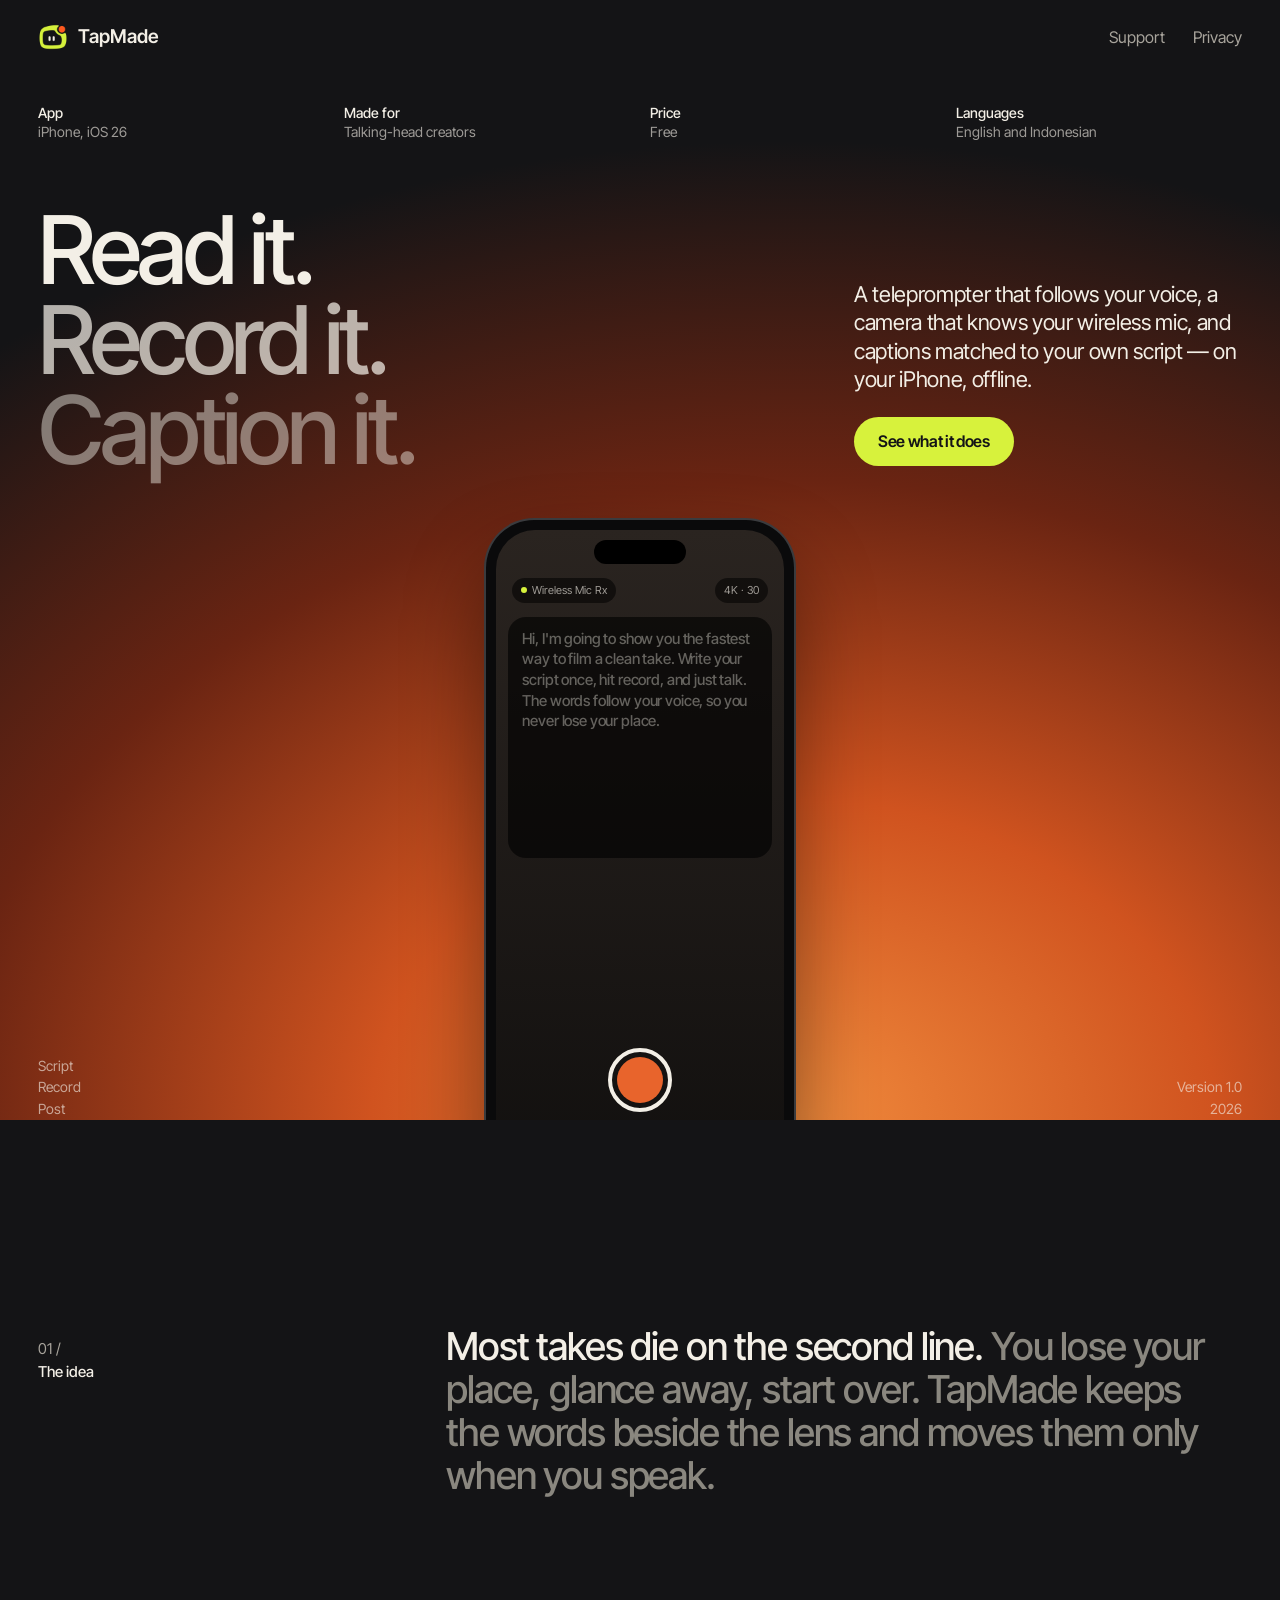
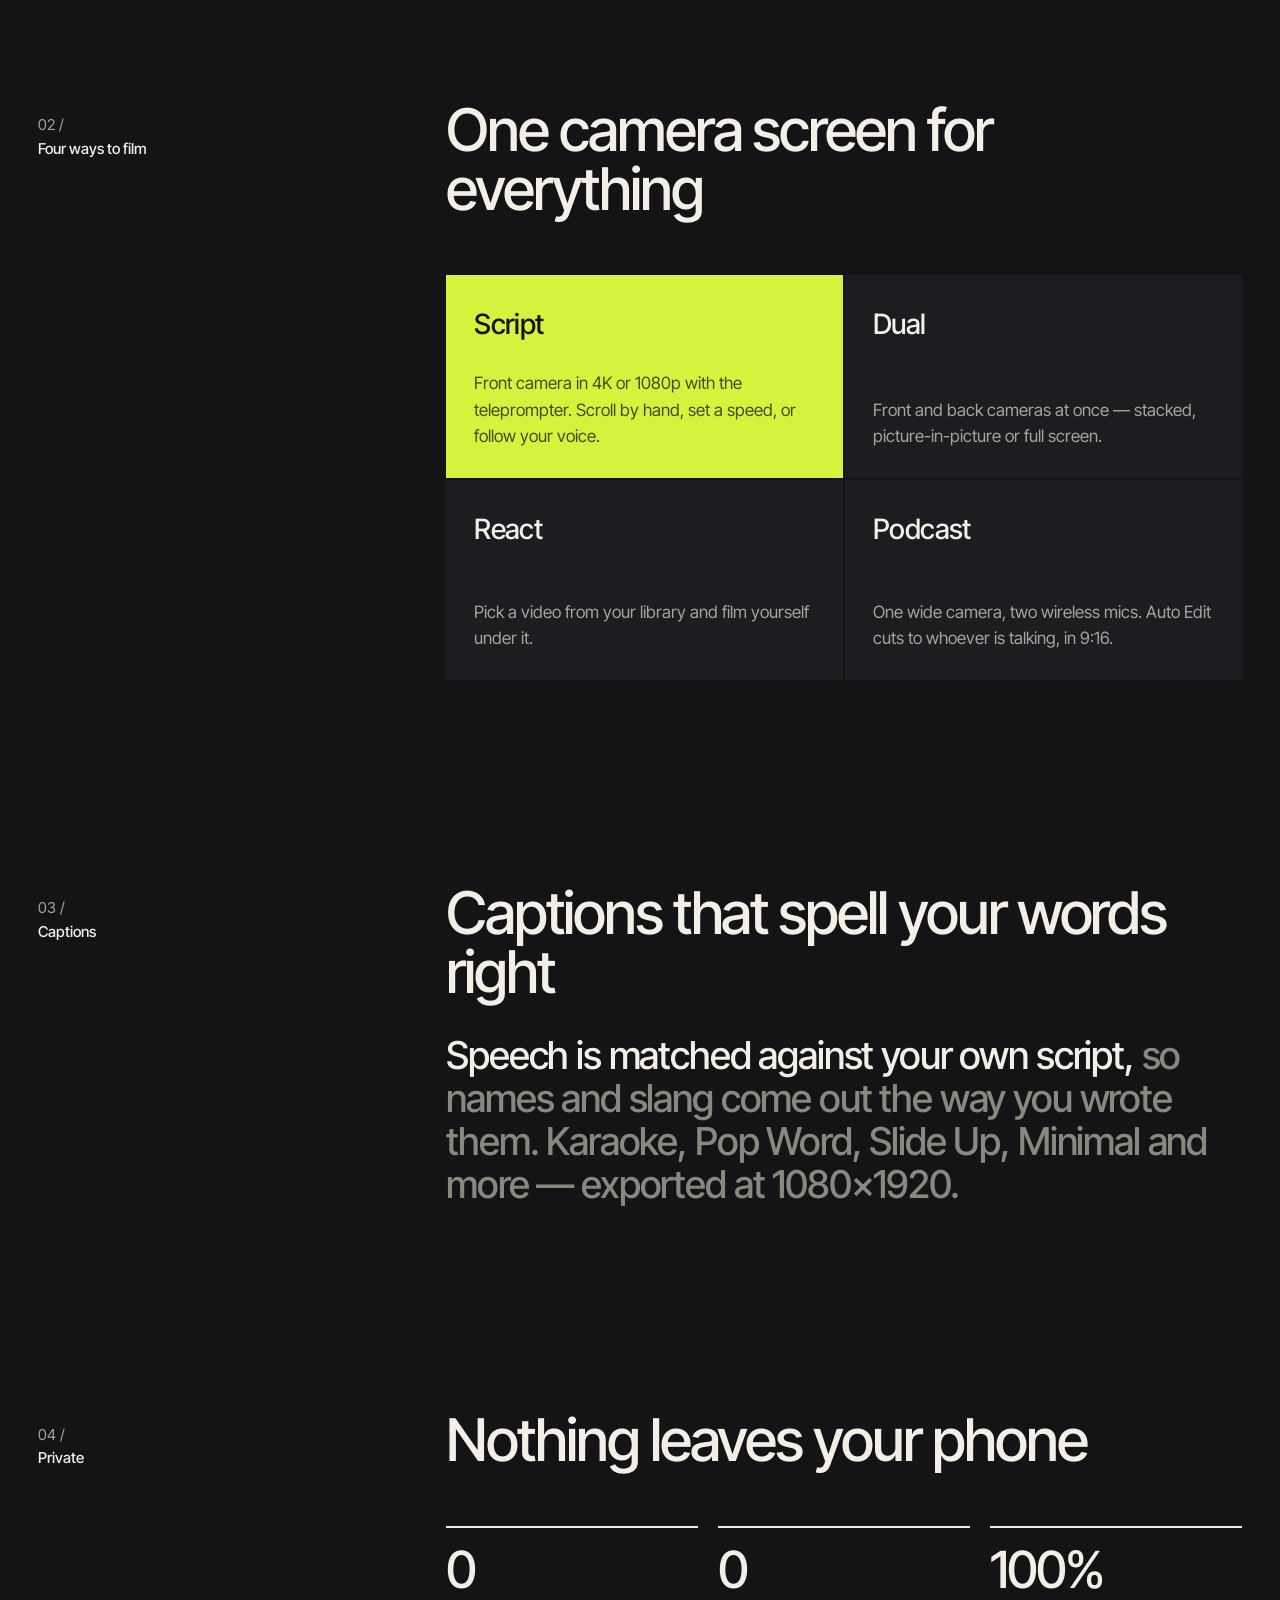
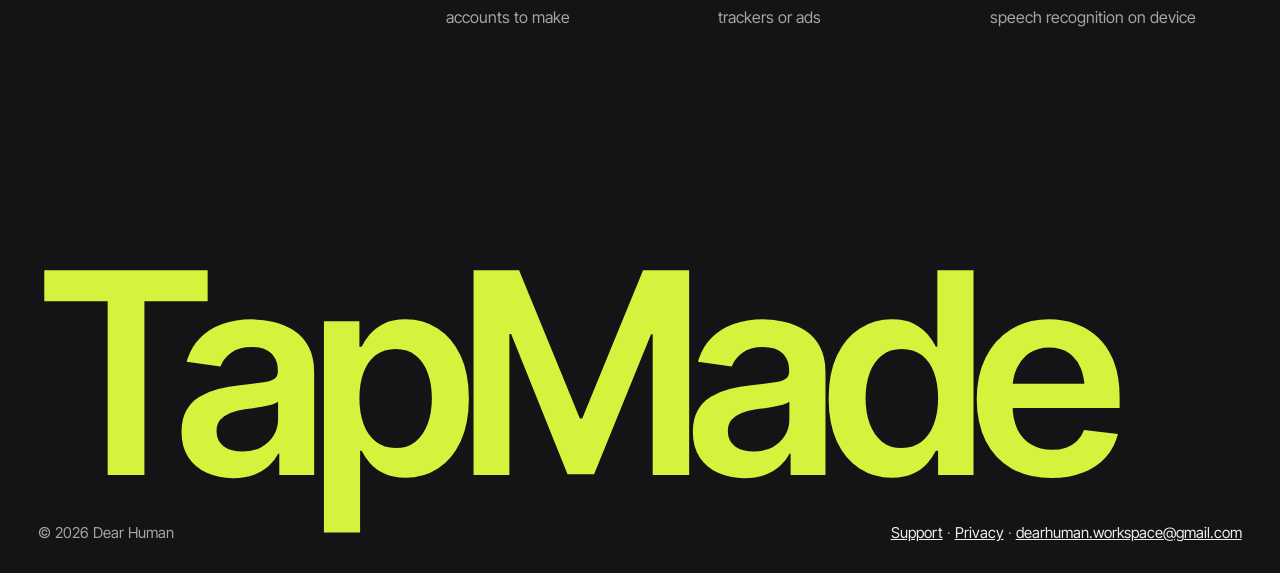
==== index.html @ d25b05dc "TapMade site: home, privacy and support pages Co-Authored-By: Claude Opus 5.5 <noreply@anthropic.com" ====
<!doctype html>
<html lang="en" class="no-js">
<head>
<meta charset="utf-8">
<meta name="viewport" content="width=device-width,initial-scale=1">
<title>TapMade — Teleprompter, record and caption on iPhone</title>
<meta name="description" content="Write your script, read it from a teleprompter that follows your voice, and add animated captions — all on your iPhone, offline.">
<link rel="icon" href="assets/logo.png">
<link rel="stylesheet" href="style.css">
</head>
<body>
<header class="bar">
  <a class="wordmark" href="./"><img src="assets/logo.png" alt="">TapMade</a>
  <nav><a href="support/">Support</a><a href="privacy/">Privacy</a></nav>
</header>

<main>
<section class="hero">
  <div class="meta rise">
    <div><b>App</b>iPhone, iOS 26</div>
    <div><b>Made for</b>Talking-head creators</div>
    <div><b>Price</b>Free</div>
    <div><b>Languages</b>English and Indonesian</div>
  </div>

  <h1 class="rise" style="--d:80ms"><span>Read it.</span><span>Record it.</span><span>Caption it.</span></h1>

  <p class="lede rise" style="--d:160ms">
    A teleprompter that follows your voice, a camera that knows your wireless mic, and captions matched to your own script — on your iPhone, offline.
    <br><a class="cta" href="#modes">See what it does</a>
  </p>

  <div class="hero-foot">
    <span class="left">Script<br>Record<br>Post</span>
    <div class="phone rise" style="--d:240ms" aria-label="TapMade recording screen. Tap the record button to watch the teleprompter follow along.">
      <div class="screen">
        <div class="island"></div>
        <div class="top"><span class="pill mic">Wireless Mic Rx</span><span class="pill">4K · 30</span></div>
        <div class="prompter" id="prompter">Hi, I'm going to show you the fastest way to film a clean take. Write your script once, hit record, and just talk. The words follow your voice, so you never lose your place.</div>
        <div class="shoot">
          <button id="rec" aria-pressed="false" aria-label="Start the teleprompter demo"><i></i></button>
          <small id="rec-label">Tap to try</small>
        </div>
      </div>
    </div>
    <span class="right">Version 1.0<br>2026</span>
  </div>
</section>

<section class="chapter" id="idea">
  <div class="side rise">01 /<b>The idea</b></div>
  <div class="body">
    <p class="tone rise" style="--d:80ms">Most takes die on the second line. <span>You lose your place, glance away, start over. TapMade keeps the words beside the lens and moves them only when you speak.</span></p>
  </div>
</section>

<section class="chapter" id="modes">
  <div class="side rise">02 /<b>Four ways to film</b></div>
  <div class="body">
    <h2 class="rise">One camera screen for everything</h2>
    <ul class="modes">
      <li class="rise"><h3>Script</h3><p>Front camera in 4K or 1080p with the teleprompter. Scroll by hand, set a speed, or follow your voice.</p></li>
      <li class="rise" style="--d:70ms"><h3>Dual</h3><p>Front and back cameras at once — stacked, picture-in-picture or full screen.</p></li>
      <li class="rise" style="--d:140ms"><h3>React</h3><p>Pick a video from your library and film yourself under it.</p></li>
      <li class="rise" style="--d:210ms"><h3>Podcast</h3><p>One wide camera, two wireless mics. Auto Edit cuts to whoever is talking, in 9:16.</p></li>
    </ul>
  </div>
</section>

<section class="chapter" id="captions">
  <div class="side rise">03 /<b>Captions</b></div>
  <div class="body">
    <h2 class="rise">Captions that spell your words right</h2>
    <p class="tone rise" style="--d:80ms;margin-top:32px">Speech is matched against your own script, <span>so names and slang come out the way you wrote them. Karaoke, Pop Word, Slide Up, Minimal and more — exported at 1080×1920.</span></p>
  </div>
</section>

<section class="chapter" id="private">
  <div class="side rise">04 /<b>Private</b></div>
  <div class="body">
    <h2 class="rise">Nothing leaves your phone</h2>
    <div class="facts">
      <div class="rise"><b>0</b><span>accounts to make</span></div>
      <div class="rise" style="--d:70ms"><b>0</b><span>trackers or ads</span></div>
      <div class="rise" style="--d:140ms"><b>100%</b><span>speech recognition on device</span></div>
    </div>
  </div>
</section>
</main>

<footer class="close">
  <p class="big">TapMade</p>
  <div class="row">
    <span>© 2026 Dear Human</span>
    <span><a href="support/">Support</a> · <a href="privacy/">Privacy</a> · <a href="mailto:dearhuman.workspace@gmail.com">dearhuman.workspace@gmail.com</a></span>
  </div>
</footer>

<script src="site.js"></script>
</body>
</html>
---- style.css ----
@import url("https://fonts.googleapis.com/css2?family=Inter+Tight:wght@400;500;600&display=swap");

:root {
  --ground: #141416;
  --ground-2: #1c1d20;
  --ink: #f3efe6;
  --ink-2: #a8a49c;
  --ink-3: #8a877f;
  --lime: #d7f23c;
  --ember: #e8642c;
  --margin: clamp(20px, 3vw, 40px);
  --ease: cubic-bezier(.23, 1, .32, 1);
}

* { box-sizing: border-box; }
html { -webkit-text-size-adjust: 100%; }
body {
  margin: 0;
  background: var(--ground);
  color: var(--ink);
  font: 400 18px/1.55 "Inter Tight", -apple-system, system-ui, sans-serif;
  -webkit-font-smoothing: antialiased;
}
a { color: inherit; }
img { display: block; max-width: 100%; }
::selection { background: var(--lime); color: var(--ground); }
:focus-visible { outline: 2px solid var(--lime); outline-offset: 3px; border-radius: 4px; }

/* Bar */
.bar {
  position: absolute; inset: 0 0 auto; z-index: 5;
  display: flex; align-items: center; justify-content: space-between;
  padding: 22px var(--margin);
}
.wordmark { display: flex; align-items: center; gap: 10px; font-weight: 600; font-size: 19px; text-decoration: none; }
.wordmark img { width: 30px; height: 30px; }
.bar nav { display: flex; gap: 28px; font-size: 16px; }
.bar nav a { text-decoration: none; color: var(--ink-2); transition: color .2s var(--ease); }
.bar nav a:hover, .bar nav a[aria-current] { color: var(--ink); }

/* Hero — warm field from the brand's ember dot, like a lit studio */
.hero {
  position: relative; overflow: hidden;
  min-height: 100svh;
  padding: 104px var(--margin) 0;
  background:
    radial-gradient(110% 95% at 62% 100%, #f08a3c 0%, #d0531f 30%, #6a2412 60%, var(--ground) 92%);
  display: grid;
  grid-template-columns: repeat(12, 1fr);
  column-gap: 20px;
  align-content: start;
}
.meta {
  grid-column: 1 / -1;
  display: grid; grid-template-columns: repeat(4, 1fr); gap: 20px;
  font-size: 14px; line-height: 1.35; color: rgba(243, 239, 230, .62);
  margin-bottom: clamp(40px, 7vh, 80px);
}
.meta b { display: block; font-weight: 500; color: var(--ink); }
.hero h1 {
  grid-column: 1 / 8;
  margin: 0;
  font-weight: 500;
  font-size: clamp(48px, 7.4vw, 124px);
  line-height: .95;
  letter-spacing: -.045em;
}
.hero h1 span { display: block; }
.hero h1 span:nth-child(2) { color: rgba(243, 239, 230, .72); }
.hero h1 span:nth-child(3) { color: rgba(243, 239, 230, .46); }
.hero .lede {
  grid-column: 9 / -1;
  align-self: end;
  margin: 0 0 .4em;
  font-size: clamp(20px, 1.7vw, 26px);
  line-height: 1.3;
  letter-spacing: -.015em;
}
.hero .lede a.cta {
  display: inline-flex; margin-top: 24px;
  padding: 14px 24px; border-radius: 999px;
  background: var(--lime); color: var(--ground);
  font-size: 16px; font-weight: 600; text-decoration: none;
  transition: transform .16s var(--ease);
}
.hero .lede a.cta:active { transform: scale(.97); }
.hero-foot {
  grid-column: 1 / -1;
  display: grid; grid-template-columns: 1fr auto 1fr; align-items: end;
  margin-top: clamp(32px, 5vh, 64px);
  font-size: 14px; color: rgba(243, 239, 230, .62);
}
.hero-foot .right { text-align: right; }

/* Phone: a real TapMade recording screen, drawn in HTML */
.phone {
  width: clamp(250px, 24vw, 340px);
  aspect-ratio: 9 / 19.2;
  margin-bottom: -18%;
  border-radius: 48px;
  padding: 10px;
  background: #0a0a0b;
  box-shadow: 0 0 0 2px #3a3b3e, 0 40px 80px rgba(0, 0, 0, .45);
}
.screen {
  position: relative; height: 100%; overflow: hidden;
  border-radius: 39px;
  background: linear-gradient(#2a2420, #12100f);
  display: flex; flex-direction: column;
}
.screen .island { width: 32%; height: 24px; margin: 10px auto 0; border-radius: 20px; background: #000; }
.screen .top { display: flex; justify-content: space-between; padding: 14px 16px 0; font-size: 11px; }
.pill { padding: 4px 9px; border-radius: 999px; background: rgba(0, 0, 0, .55); }
.pill.mic::before { content: ""; display: inline-block; width: 6px; height: 6px; margin-right: 5px; border-radius: 50%; background: var(--lime); vertical-align: 1px; }
.prompter {
  margin: 14px 12px 0; padding: 12px 14px;
  border-radius: 18px; background: rgba(0, 0, 0, .62);
  font-size: 15px; line-height: 1.38; font-weight: 500; letter-spacing: -.01em;
  height: 38%; overflow: hidden;
}
.prompter .w { color: rgba(243, 239, 230, .38); transition: color .25s var(--ease); }
.prompter .w.said { color: var(--ink); }
.prompter .w.now { color: var(--lime); }
.screen .shoot { margin-top: auto; padding: 0 0 26px; display: grid; place-items: center; }
.shoot button {
  width: 64px; height: 64px; border-radius: 50%;
  border: 4px solid var(--ink); background: transparent; padding: 5px; cursor: pointer;
}
.shoot button i { display: block; width: 100%; height: 100%; border-radius: 50%; background: var(--ember); transition: border-radius .25s var(--ease), transform .25s var(--ease); }
.shoot button[aria-pressed="true"] i { border-radius: 8px; transform: scale(.55); }
.shoot small { margin-top: 10px; font-size: 11px; color: rgba(243, 239, 230, .7); }

/* Chapters */
.chapter {
  display: grid; grid-template-columns: repeat(12, 1fr); column-gap: 20px;
  padding: clamp(120px, 16vw, 220px) var(--margin) 0;
}
.chapter:first-of-type { padding-top: clamp(180px, 22vw, 280px); }
.side { grid-column: 1 / 4; font-size: 15px; color: var(--ink-2); padding-top: 12px; }
.side b { display: block; color: var(--ink); font-weight: 500; }
.chapter .body { grid-column: 5 / -1; }
.chapter h2 {
  margin: 0;
  font-weight: 500;
  font-size: clamp(36px, 4.6vw, 76px);
  line-height: 1;
  letter-spacing: -.035em;
}
.tone { margin: 0; font-size: clamp(28px, 3vw, 46px); line-height: 1.12; letter-spacing: -.03em; font-weight: 500; }
.tone span { color: var(--ink-3); }

.modes { list-style: none; margin: 56px 0 0; padding: 0; display: grid; grid-template-columns: 1fr 1fr; gap: 2px; }
.modes li { background: var(--ground-2); padding: 28px; min-height: 200px; display: flex; flex-direction: column; }
.modes h3 { margin: 0 0 auto; font-size: 28px; font-weight: 500; letter-spacing: -.02em; }
.modes p { margin: 24px 0 0; color: var(--ink-2); font-size: 17px; }
.modes li:first-child { background: var(--lime); color: var(--ground); }
.modes li:first-child p { color: rgba(20, 20, 22, .75); }

.facts { margin: 56px 0 0; display: grid; grid-template-columns: repeat(3, 1fr); gap: 20px; }
.facts div { border-top: 2px solid var(--ink); padding-top: 16px; }
.facts b { display: block; font-size: clamp(40px, 4vw, 64px); font-weight: 500; letter-spacing: -.04em; line-height: 1; }
.facts span { display: block; margin-top: 10px; color: var(--ink-2); font-size: 16px; }

/* Footer: the name returns full width */
footer.close { padding: clamp(140px, 18vw, 240px) var(--margin) 28px; }
footer.close .big {
  margin: 0; font-weight: 600; letter-spacing: -.06em; line-height: .8;
  font-size: clamp(88px, 22vw, 360px); color: var(--lime);
}
footer.close .row { display: flex; flex-wrap: wrap; justify-content: space-between; gap: 16px; margin-top: 36px; font-size: 15px; color: var(--ink-2); }
footer.close .row a { color: var(--ink); }

/* Document pages (privacy, support) */
.doc-hero { position: relative; padding: 140px var(--margin) 80px; background: radial-gradient(90% 120% at 85% 120%, #c7491f 0%, #5b1e10 45%, var(--ground) 80%); }
.doc-hero h1 { margin: 0; font-weight: 500; font-size: clamp(52px, 8vw, 128px); line-height: .95; letter-spacing: -.045em; }
.doc-hero p { margin: 24px 0 0; max-width: 34ch; font-size: clamp(20px, 1.7vw, 24px); line-height: 1.3; color: rgba(243, 239, 230, .78); }
.doc { display: grid; grid-template-columns: repeat(12, 1fr); column-gap: 20px; padding: 96px var(--margin) 0; }
.doc section { grid-column: 1 / -1; display: grid; grid-template-columns: subgrid; padding-bottom: 64px; }
.doc h2 { grid-column: 1 / 5; margin: 0 0 16px; font-size: 26px; font-weight: 500; letter-spacing: -.02em; line-height: 1.15; }
.doc .text { grid-column: 5 / 12; }
.doc .text p, .doc .text li { margin: 0 0 14px; max-width: 64ch; }
.doc .text ul { margin: 0; padding-left: 20px; }
.doc .text strong { font-weight: 600; }
.doc .text a { color: var(--lime); }

/* Entrances */
@media (prefers-reduced-motion: no-preference) {
  .rise { opacity: 0; transform: translateY(24px); transition: opacity .7s var(--ease), transform .7s var(--ease); transition-delay: var(--d, 0ms); }
  .rise.in { opacity: 1; transform: none; }
  .no-js .rise { opacity: 1; transform: none; }
}

@media (max-width: 860px) {
  .meta { grid-template-columns: 1fr 1fr; row-gap: 16px; }
  .hero h1, .hero .lede { grid-column: 1 / -1; }
  .hero .lede { margin-top: 24px; }
  .hero-foot { grid-template-columns: 1fr; justify-items: center; }
  .hero-foot .left, .hero-foot .right { display: none; }
  .phone { margin-bottom: 32px; }
  .side, .chapter .body { grid-column: 1 / -1; }
  .side { margin-bottom: 20px; padding-top: 0; }
  .modes, .facts { grid-template-columns: 1fr; }
  .doc h2, .doc .text { grid-column: 1 / -1; }
  .bar nav { gap: 18px; }
}
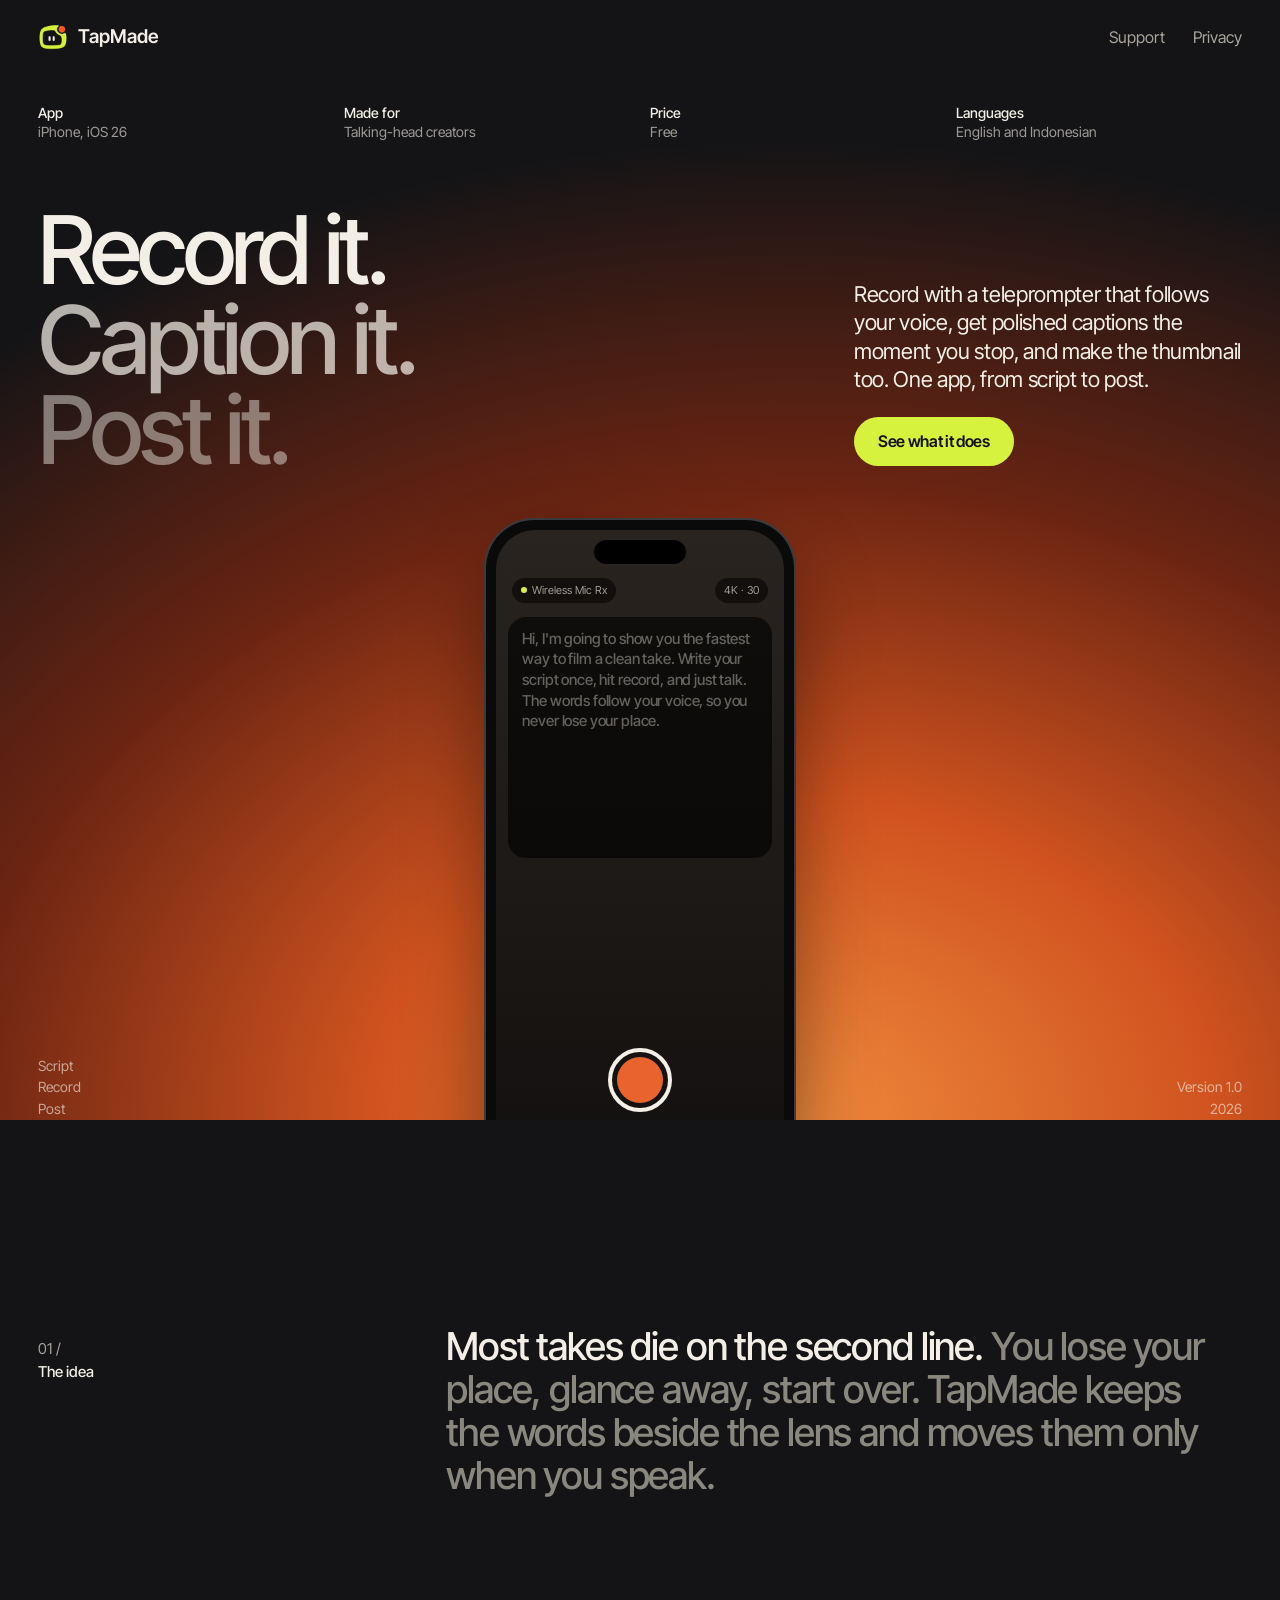
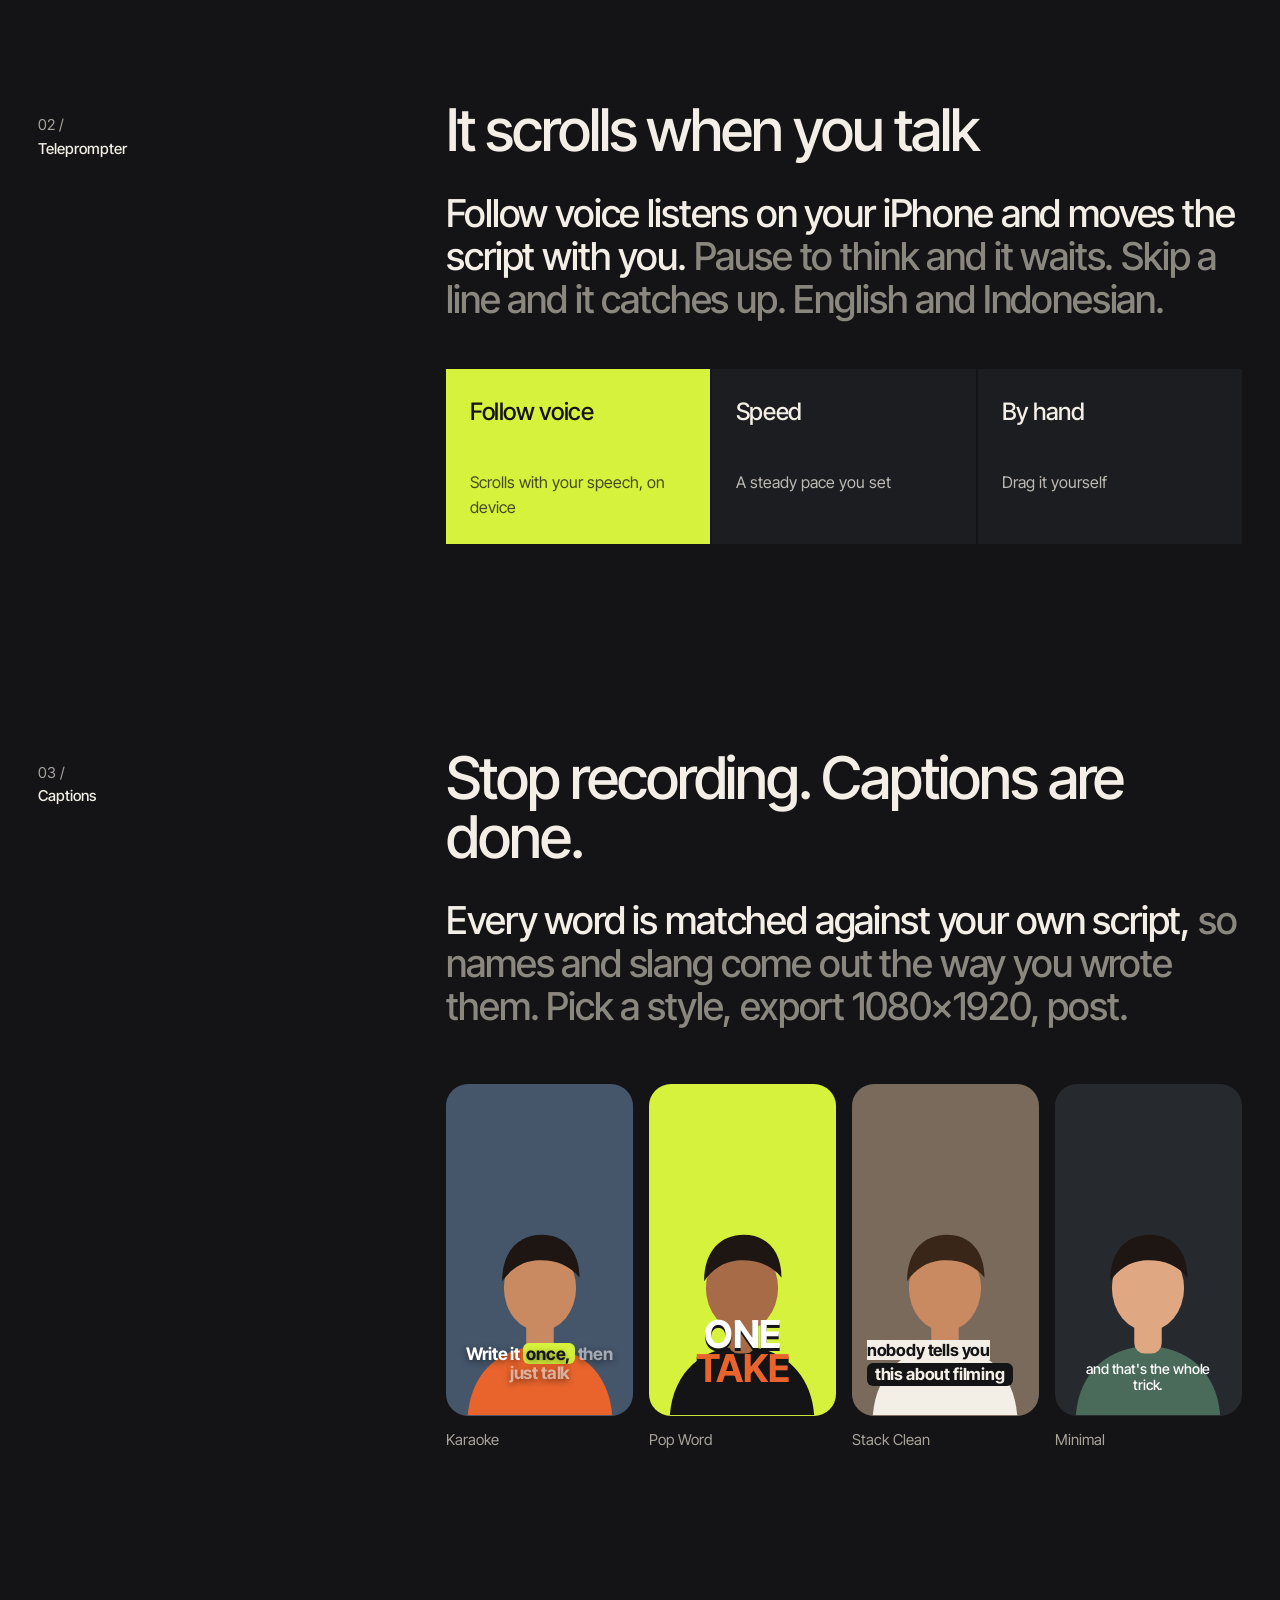
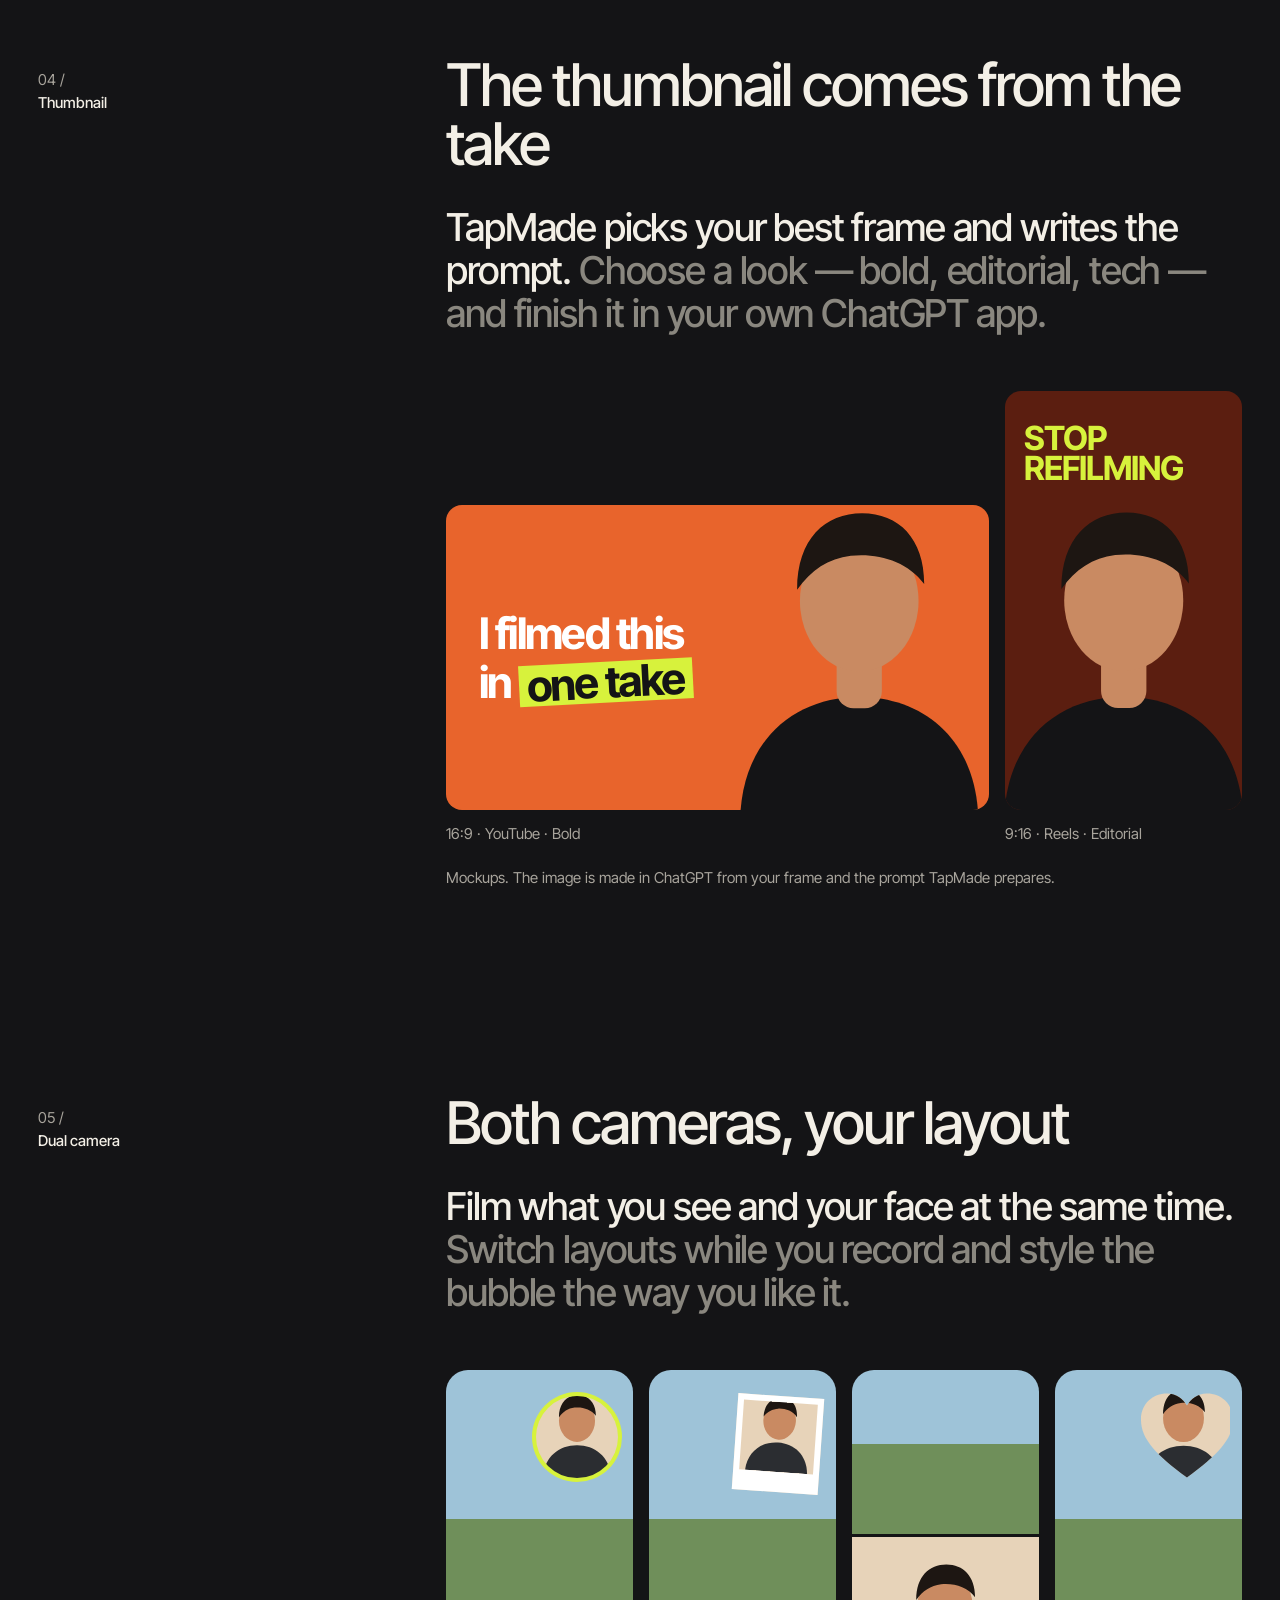
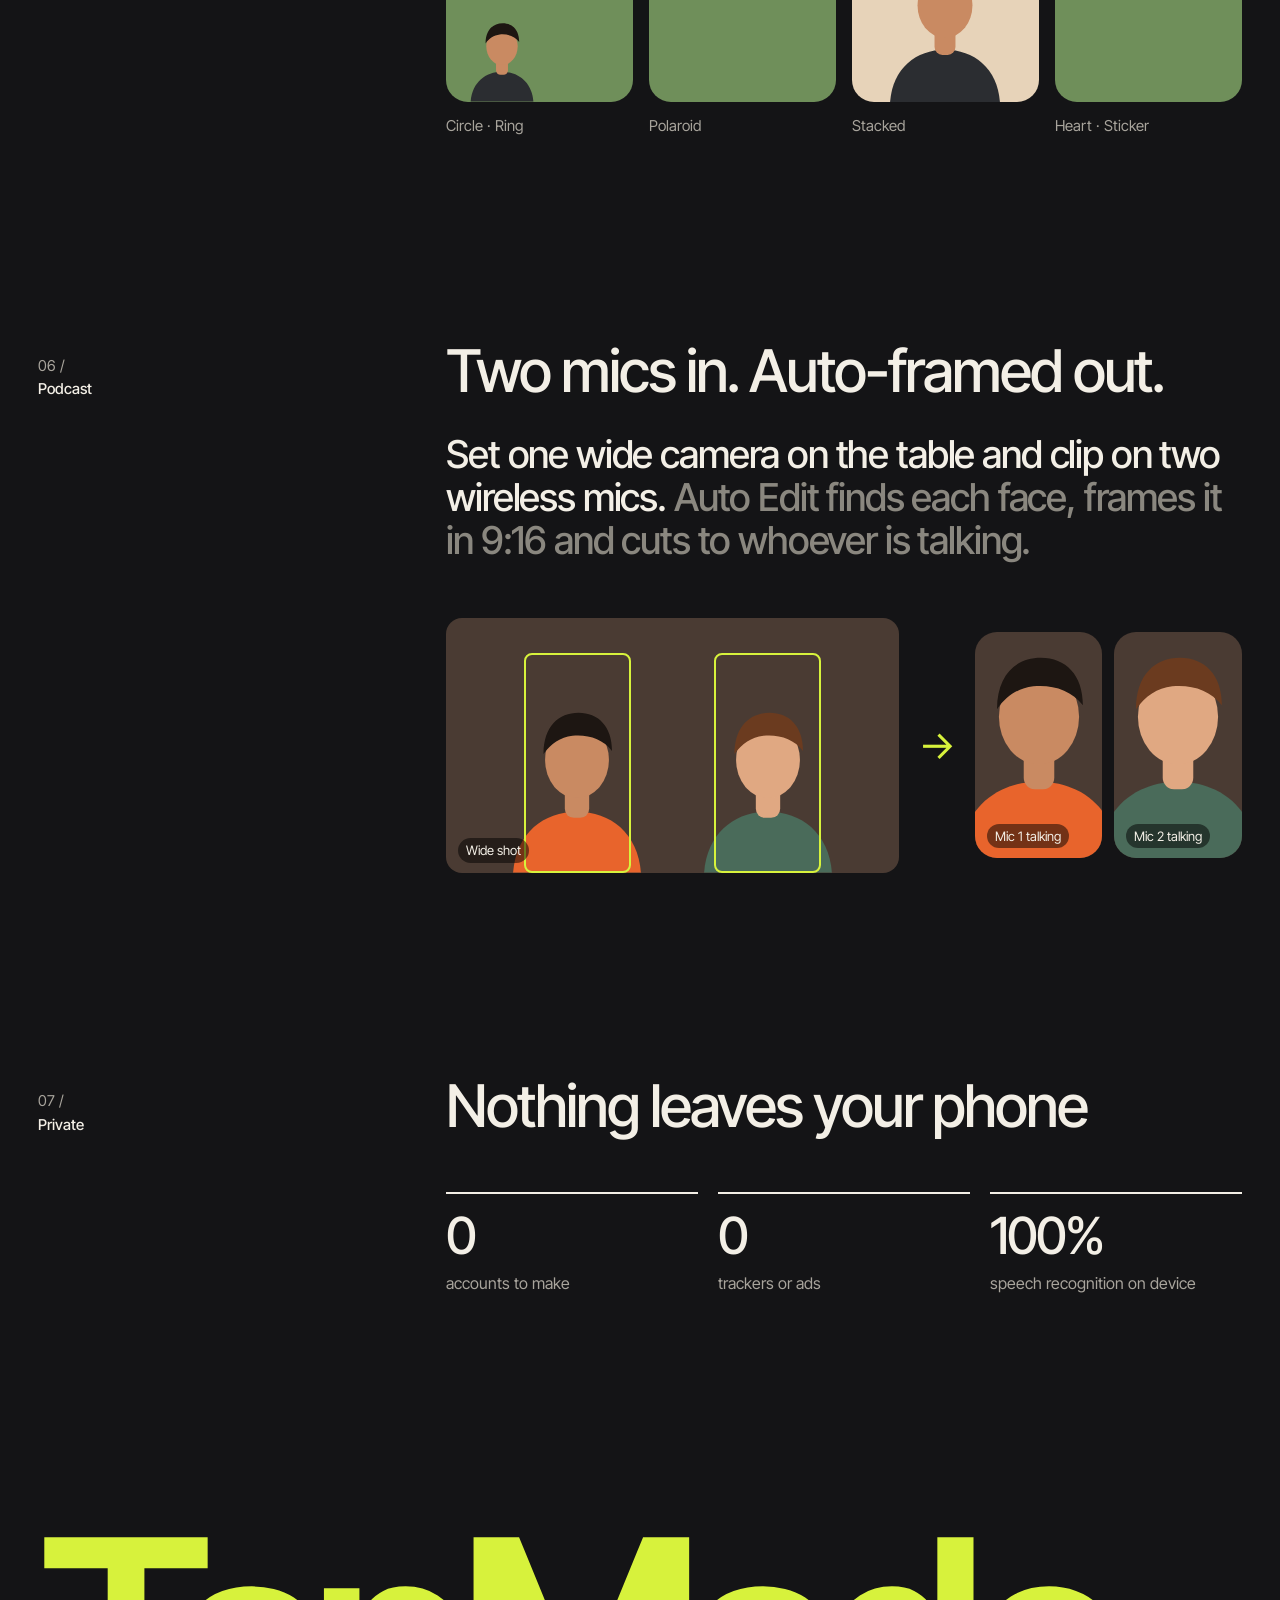
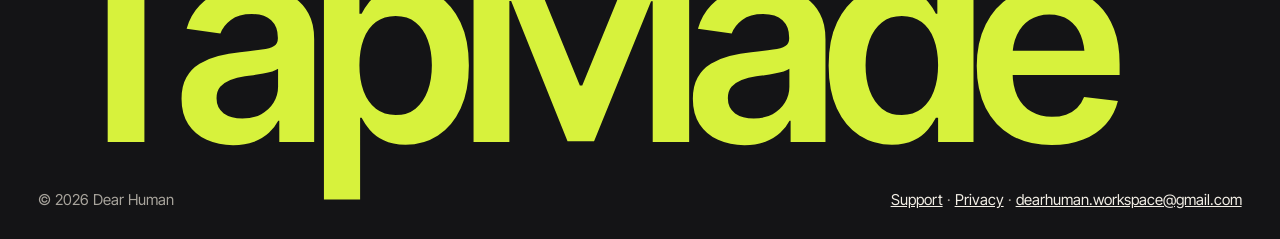
==== commit b10c4a0e: "Show captions, thumbnail, follow voice, dual camera layouts and podcast auto-framing Co-Authored-By:" ====
--- a/index.html
+++ b/index.html
@@ -14,6 +14,7 @@
   <nav><a href="support/">Support</a><a href="privacy/">Privacy</a></nav>
 </header>
 
+<svg width="0" height="0" style="position:absolute" aria-hidden="true"><symbol id="person" viewBox="0 0 100 120"><path d="M8 120c2-26 20-40 42-40s40 14 42 40z" fill="var(--shirt,#2b2d31)"/><rect x="42" y="62" width="16" height="22" rx="6" fill="var(--skin,#c98a62)"/><ellipse cx="50" cy="46" rx="21" ry="25" fill="var(--skin,#c98a62)"/><path d="M28 42c0-18 10-27 23-27s22 9 22 25c-6-8-16-11-26-10-8 1-14 5-19 12z" fill="var(--hair,#1d1612)"/></symbol></svg>
 <main>
 <section class="hero">
   <div class="meta rise">
@@ -23,11 +24,11 @@
     <div><b>Languages</b>English and Indonesian</div>
   </div>
 
-  <h1 class="rise" style="--d:80ms"><span>Read it.</span><span>Record it.</span><span>Caption it.</span></h1>
+  <h1 class="rise" style="--d:80ms"><span>Record it.</span><span>Caption it.</span><span>Post it.</span></h1>
 
   <p class="lede rise" style="--d:160ms">
-    A teleprompter that follows your voice, a camera that knows your wireless mic, and captions matched to your own script — on your iPhone, offline.
-    <br><a class="cta" href="#modes">See what it does</a>
+    Record with a teleprompter that follows your voice, get polished captions the moment you stop, and make the thumbnail too. One app, from script to post.
+    <br><a class="cta" href="#teleprompter">See what it does</a>
   </p>
 
   <div class="hero-foot">
@@ -54,15 +55,15 @@
   </div>
 </section>
 
-<section class="chapter" id="modes">
-  <div class="side rise">02 /<b>Four ways to film</b></div>
+<section class="chapter" id="teleprompter">
+  <div class="side rise">02 /<b>Teleprompter</b></div>
   <div class="body">
-    <h2 class="rise">One camera screen for everything</h2>
-    <ul class="modes">
-      <li class="rise"><h3>Script</h3><p>Front camera in 4K or 1080p with the teleprompter. Scroll by hand, set a speed, or follow your voice.</p></li>
-      <li class="rise" style="--d:70ms"><h3>Dual</h3><p>Front and back cameras at once — stacked, picture-in-picture or full screen.</p></li>
-      <li class="rise" style="--d:140ms"><h3>React</h3><p>Pick a video from your library and film yourself under it.</p></li>
-      <li class="rise" style="--d:210ms"><h3>Podcast</h3><p>One wide camera, two wireless mics. Auto Edit cuts to whoever is talking, in 9:16.</p></li>
+    <h2 class="rise">It scrolls when you talk</h2>
+    <p class="tone rise" style="--d:80ms;margin-top:32px">Follow voice listens on your iPhone and moves the script with you. <span>Pause to think and it waits. Skip a line and it catches up. English and Indonesian.</span></p>
+    <ul class="ways rise" style="--d:140ms">
+      <li><b>Follow voice</b><span>Scrolls with your speech, on device</span></li>
+      <li><b>Speed</b><span>A steady pace you set</span></li>
+      <li><b>By hand</b><span>Drag it yourself</span></li>
     </ul>
   </div>
 </section>
@@ -70,13 +71,59 @@
 <section class="chapter" id="captions">
   <div class="side rise">03 /<b>Captions</b></div>
   <div class="body">
-    <h2 class="rise">Captions that spell your words right</h2>
-    <p class="tone rise" style="--d:80ms;margin-top:32px">Speech is matched against your own script, <span>so names and slang come out the way you wrote them. Karaoke, Pop Word, Slide Up, Minimal and more — exported at 1080×1920.</span></p>
+    <h2 class="rise">Stop recording. Captions are done.</h2>
+    <p class="tone rise" style="--d:80ms;margin-top:32px">Every word is matched against your own script, <span>so names and slang come out the way you wrote them. Pick a style, export 1080×1920, post.</span></p>
+    <div class="shelf">
+      <figure class="rise"><div class="mini v1"><svg class="person" viewBox="0 0 100 120" aria-hidden="true"><use href="#person"/></svg><p class="cap karaoke"><span class="on">Write</span> <span class="on">it</span> <span class="hot">once,</span> <span>then</span> <span>just</span> <span>talk</span></p></div><figcaption>Karaoke</figcaption></figure>
+      <figure class="rise" style="--d:70ms"><div class="mini v2"><svg class="person" viewBox="0 0 100 120" aria-hidden="true"><use href="#person"/></svg><p class="cap pop">ONE<br><em>TAKE</em></p></div><figcaption>Pop Word</figcaption></figure>
+      <figure class="rise" style="--d:140ms"><div class="mini v3"><svg class="person" viewBox="0 0 100 120" aria-hidden="true"><use href="#person"/></svg><p class="cap stack">nobody tells you<br><b>this about filming</b></p></div><figcaption>Stack Clean</figcaption></figure>
+      <figure class="rise" style="--d:210ms"><div class="mini v4"><svg class="person" viewBox="0 0 100 120" aria-hidden="true"><use href="#person"/></svg><p class="cap minimal">and that's the whole trick.</p></div><figcaption>Minimal</figcaption></figure>
+    </div>
+  </div>
+</section>
+
+<section class="chapter" id="thumbnail">
+  <div class="side rise">04 /<b>Thumbnail</b></div>
+  <div class="body">
+    <h2 class="rise">The thumbnail comes from the take</h2>
+    <p class="tone rise" style="--d:80ms;margin-top:32px">TapMade picks your best frame and writes the prompt. <span>Choose a look — bold, editorial, tech — and finish it in your own ChatGPT app.</span></p>
+    <div class="thumbs">
+      <figure class="rise thumb wide"><div class="art t1"><svg class="person" viewBox="0 0 100 120" aria-hidden="true"><use href="#person"/></svg><p>I filmed this<br>in <b>one take</b></p></div><figcaption>16:9 · YouTube · Bold</figcaption></figure>
+      <figure class="rise thumb tall" style="--d:90ms"><div class="art t2"><svg class="person" viewBox="0 0 100 120" aria-hidden="true"><use href="#person"/></svg><p>STOP<br>RE&shy;FILMING</p></div><figcaption>9:16 · Reels · Editorial</figcaption></figure>
+    </div>
+    <p class="note rise">Mockups. The image is made in ChatGPT from your frame and the prompt TapMade prepares.</p>
+  </div>
+</section>
+
+<section class="chapter" id="dual">
+  <div class="side rise">05 /<b>Dual camera</b></div>
+  <div class="body">
+    <h2 class="rise">Both cameras, your layout</h2>
+    <p class="tone rise" style="--d:80ms;margin-top:32px">Film what you see and your face at the same time. <span>Switch layouts while you record and style the bubble the way you like it.</span></p>
+    <div class="shelf">
+      <figure class="rise"><div class="mini scene"><svg class="person small" viewBox="0 0 100 120" aria-hidden="true"><use href="#person"/></svg><i class="pip circle ring"></i></div><figcaption>Circle · Ring</figcaption></figure>
+      <figure class="rise" style="--d:70ms"><div class="mini scene"><i class="pip polaroid"></i></div><figcaption>Polaroid</figcaption></figure>
+      <figure class="rise" style="--d:140ms"><div class="mini stacked"><div class="half scene"></div><div class="half face"><svg class="person" viewBox="0 0 100 120" aria-hidden="true"><use href="#person"/></svg></div></div><figcaption>Stacked</figcaption></figure>
+      <figure class="rise" style="--d:210ms"><div class="mini scene"><i class="pip heart"></i></div><figcaption>Heart · Sticker</figcaption></figure>
+    </div>
+  </div>
+</section>
+
+<section class="chapter" id="podcast">
+  <div class="side rise">06 /<b>Podcast</b></div>
+  <div class="body">
+    <h2 class="rise">Two mics in. Auto-framed out.</h2>
+    <p class="tone rise" style="--d:80ms;margin-top:32px">Set one wide camera on the table and clip on two wireless mics. <span>Auto Edit finds each face, frames it in 9:16 and cuts to whoever is talking.</span></p>
+    <div class="pod rise" style="--d:140ms">
+      <div class="wide"><div class="seat a"><svg class="person" viewBox="0 0 100 120" aria-hidden="true"><use href="#person"/></svg><i class="box"></i></div><div class="seat b"><svg class="person" viewBox="0 0 100 120" aria-hidden="true"><use href="#person"/></svg><i class="box"></i></div><small>Wide shot</small></div>
+      <div class="arrow" aria-hidden="true">→</div>
+      <div class="cuts"><div class="mini sp a"><svg class="person" viewBox="0 0 100 120" aria-hidden="true"><use href="#person"/></svg><small>Mic 1 talking</small></div><div class="mini sp b"><svg class="person" viewBox="0 0 100 120" aria-hidden="true"><use href="#person"/></svg><small>Mic 2 talking</small></div></div>
+    </div>
   </div>
 </section>
 
 <section class="chapter" id="private">
-  <div class="side rise">04 /<b>Private</b></div>
+  <div class="side rise">07 /<b>Private</b></div>
   <div class="body">
     <h2 class="rise">Nothing leaves your phone</h2>
     <div class="facts">
--- a/style.css
+++ b/style.css
@@ -183,6 +183,90 @@
 .doc .text strong { font-weight: 600; }
 .doc .text a { color: var(--lime); }
 
+
+/* Feature mockups (drawn in HTML; the person is a flat figure, not a photo) */
+.ways { list-style: none; margin: 48px 0 0; padding: 0; display: grid; grid-template-columns: repeat(3, 1fr); gap: 2px; }
+.ways li { background: var(--ground-2); padding: 24px; }
+.ways li:first-child { background: var(--lime); color: var(--ground); }
+.ways b { display: block; font-size: 24px; font-weight: 500; letter-spacing: -.02em; }
+.ways span { display: block; margin-top: 40px; font-size: 16px; opacity: .75; }
+
+.shelf { margin: 56px 0 0; display: grid; grid-template-columns: repeat(4, 1fr); gap: 16px; }
+figure { margin: 0; }
+figcaption { margin-top: 12px; font-size: 15px; color: var(--ink-2); }
+.mini { position: relative; overflow: hidden; aspect-ratio: 9 / 16; border-radius: 22px; background: #3b3f46; isolation: isolate; }
+.person { position: absolute; left: 50%; bottom: 0; width: 92%; transform: translateX(-50%); z-index: -1; }
+.person.small { width: 40%; left: 30%; }
+.v1 { background: #45556a; --shirt: #e8642c; }
+.v2 { background: #d7f23c; --shirt: #141416; --skin: #a86b48; }
+.v3 { background: #7a6a5c; --shirt: #f3efe6; --hair: #3a2618; }
+.v4 { background: #26292e; --shirt: #4a6b5a; --skin: #e0a882; }
+
+.cap { position: absolute; left: 8%; right: 8%; margin: 0; text-align: center; font-weight: 700; letter-spacing: -.01em; line-height: 1.12; }
+.karaoke { bottom: 10%; font-size: clamp(15px, 1.35vw, 21px); color: rgba(255,255,255,.55); text-shadow: 0 2px 6px rgba(0,0,0,.5); }
+.karaoke .on { color: #fff; }
+.karaoke .hot { color: var(--ground); background: var(--lime); padding: 0 .2em; border-radius: 6px; }
+.pop { bottom: 9%; font-size: clamp(30px, 3vw, 46px); color: #fff; line-height: .9; text-shadow: 0 3px 0 #141416; }
+.pop em { font-style: normal; color: var(--ember); }
+.stack { bottom: 9%; text-align: left; font-size: clamp(15px, 1.3vw, 20px); }
+.stack br + b, .stack b { display: inline-block; margin-top: 4px; padding: 2px 8px; background: #141416; color: var(--ink); border-radius: 6px; }
+.stack { color: #141416; }
+.stack::first-line { background: var(--ink); }
+.minimal { bottom: 7%; font-weight: 500; font-size: clamp(13px, 1.1vw, 16px); color: #fff; }
+
+.thumbs { margin: 56px 0 0; display: grid; grid-template-columns: 2.3fr 1fr; gap: 16px; align-items: end; }
+.art { position: relative; overflow: hidden; border-radius: 16px; isolation: isolate; }
+.wide .art { aspect-ratio: 16 / 9; }
+.tall .art { aspect-ratio: 9 / 16; }
+.art .person { left: auto; right: -2%; width: 52%; transform: none; }
+.t1 { background: #e8642c; --shirt: #141416; }
+.t1 p { position: absolute; left: 6%; top: 50%; transform: translateY(-50%); margin: 0; font-size: clamp(26px, 3.4vw, 56px); line-height: .95; font-weight: 700; letter-spacing: -.04em; color: #fff; }
+.t1 p b { display: inline-block; margin-top: 8px; padding: 0 .18em; background: var(--lime); color: var(--ground); transform: rotate(-3deg); }
+.t2 { background: #5b1e10; --shirt: #141416; }
+.t2 .person { width: 120%; right: -10%; }
+.t2 p { position: absolute; left: 8%; top: 8%; margin: 0; font-size: clamp(26px, 2.6vw, 42px); line-height: .9; font-weight: 700; letter-spacing: -.03em; color: var(--lime); }
+.note { margin: 20px 0 0; font-size: 15px; color: var(--ink-2); }
+
+.scene { background:
+  linear-gradient(#9ec3d8 0 45%, #6f8f5a 45% 100%); }
+.pip { position: absolute; z-index: 1; display: block; background: #c98a62 url("data:image/svg+xml,%3Csvg xmlns='http://www.w3.org/2000/svg' viewBox='0 0 100 120'%3E%3Cpath d='M8 120c2-26 20-40 42-40s40 14 42 40z' fill='%232b2d31'/%3E%3Cellipse cx='50' cy='50' rx='22' ry='26' fill='%23c98a62'/%3E%3Cpath d='M28 46c0-18 10-27 23-27s22 9 22 25c-6-8-16-11-26-10-8 1-14 5-19 12z' fill='%231d1612'/%3E%3C/svg%3E") center bottom / 100% no-repeat; background-color: #e7d3b9; }
+.pip.circle { width: 44%; aspect-ratio: 1; right: 8%; top: 8%; border-radius: 50%; }
+.pip.ring { box-shadow: 0 0 0 4px var(--lime); }
+.pip.polaroid { width: 46%; aspect-ratio: 1 / 1.12; right: 8%; top: 8%; border: 6px solid #fff; border-bottom-width: 20px; transform: rotate(4deg); }
+.pip.heart { width: 50%; aspect-ratio: 1; right: 6%; top: 6%; clip-path: path("M50 88 C20 66 4 50 4 30 C4 14 16 4 30 4 C40 4 46 10 50 16 C54 10 60 4 70 4 C84 4 96 14 96 30 C96 50 80 66 50 88Z"); transform: scale(1); }
+.stacked { display: grid; grid-template-rows: 1fr 1fr; gap: 3px; background: #141416; }
+.stacked .half { position: relative; overflow: hidden; isolation: isolate; }
+.stacked .face { background: #e7d3b9; }
+.stacked .face .person { width: 70%; }
+
+.pod { margin: 56px 0 0; display: grid; grid-template-columns: 1.7fr auto 1fr; gap: 20px; align-items: center; }
+.pod .wide { position: relative; aspect-ratio: 16 / 9; border-radius: 16px; background: #4a3b33; display: grid; grid-template-columns: 1fr 1fr; padding: 0 8%; overflow: hidden; }
+.seat { position: relative; isolation: isolate; }
+.seat .person { width: 80%; }
+.seat.a { --shirt: #e8642c; }
+.seat.b { --shirt: #4a6b5a; --skin: #e0a882; --hair: #6b3b1f; }
+.box { position: absolute; left: 22%; right: 22%; top: 14%; bottom: 0; border: 2px solid var(--lime); border-radius: 8px; }
+.pod small { position: absolute; left: 12px; bottom: 10px; z-index: 2; font-size: 13px; color: var(--ink); background: rgba(0,0,0,.5); padding: 2px 8px; border-radius: 999px; }
+.pod .arrow { font-size: 40px; color: var(--lime); }
+.cuts { display: grid; grid-template-columns: 1fr 1fr; gap: 12px; }
+.sp { background: #4a3b33; }
+.sp .person { width: 150%; }
+.sp.a { --shirt: #e8642c; }
+.sp.b { --shirt: #4a6b5a; --skin: #e0a882; --hair: #6b3b1f; }
+
+@media (max-width: 860px) {
+  .ways { grid-template-columns: 1fr; }
+  .ways span { margin-top: 12px; }
+  .shelf { grid-template-columns: 1fr 1fr; }
+  .thumbs { grid-template-columns: 1fr; }
+  .tall { width: 60%; }
+  .pod { grid-template-columns: 1fr; justify-items: center; }
+  .pod .arrow { transform: rotate(90deg); }
+  .pod .wide { width: 100%; }
+  .cuts { width: 80%; }
+  .karaoke { font-size: 15px; } .pop { font-size: 32px; } .stack { font-size: 14px; } .minimal { font-size: 12px; }
+}
+
 /* Entrances */
 @media (prefers-reduced-motion: no-preference) {
   .rise { opacity: 0; transform: translateY(24px); transition: opacity .7s var(--ease), transform .7s var(--ease); transition-delay: var(--d, 0ms); }
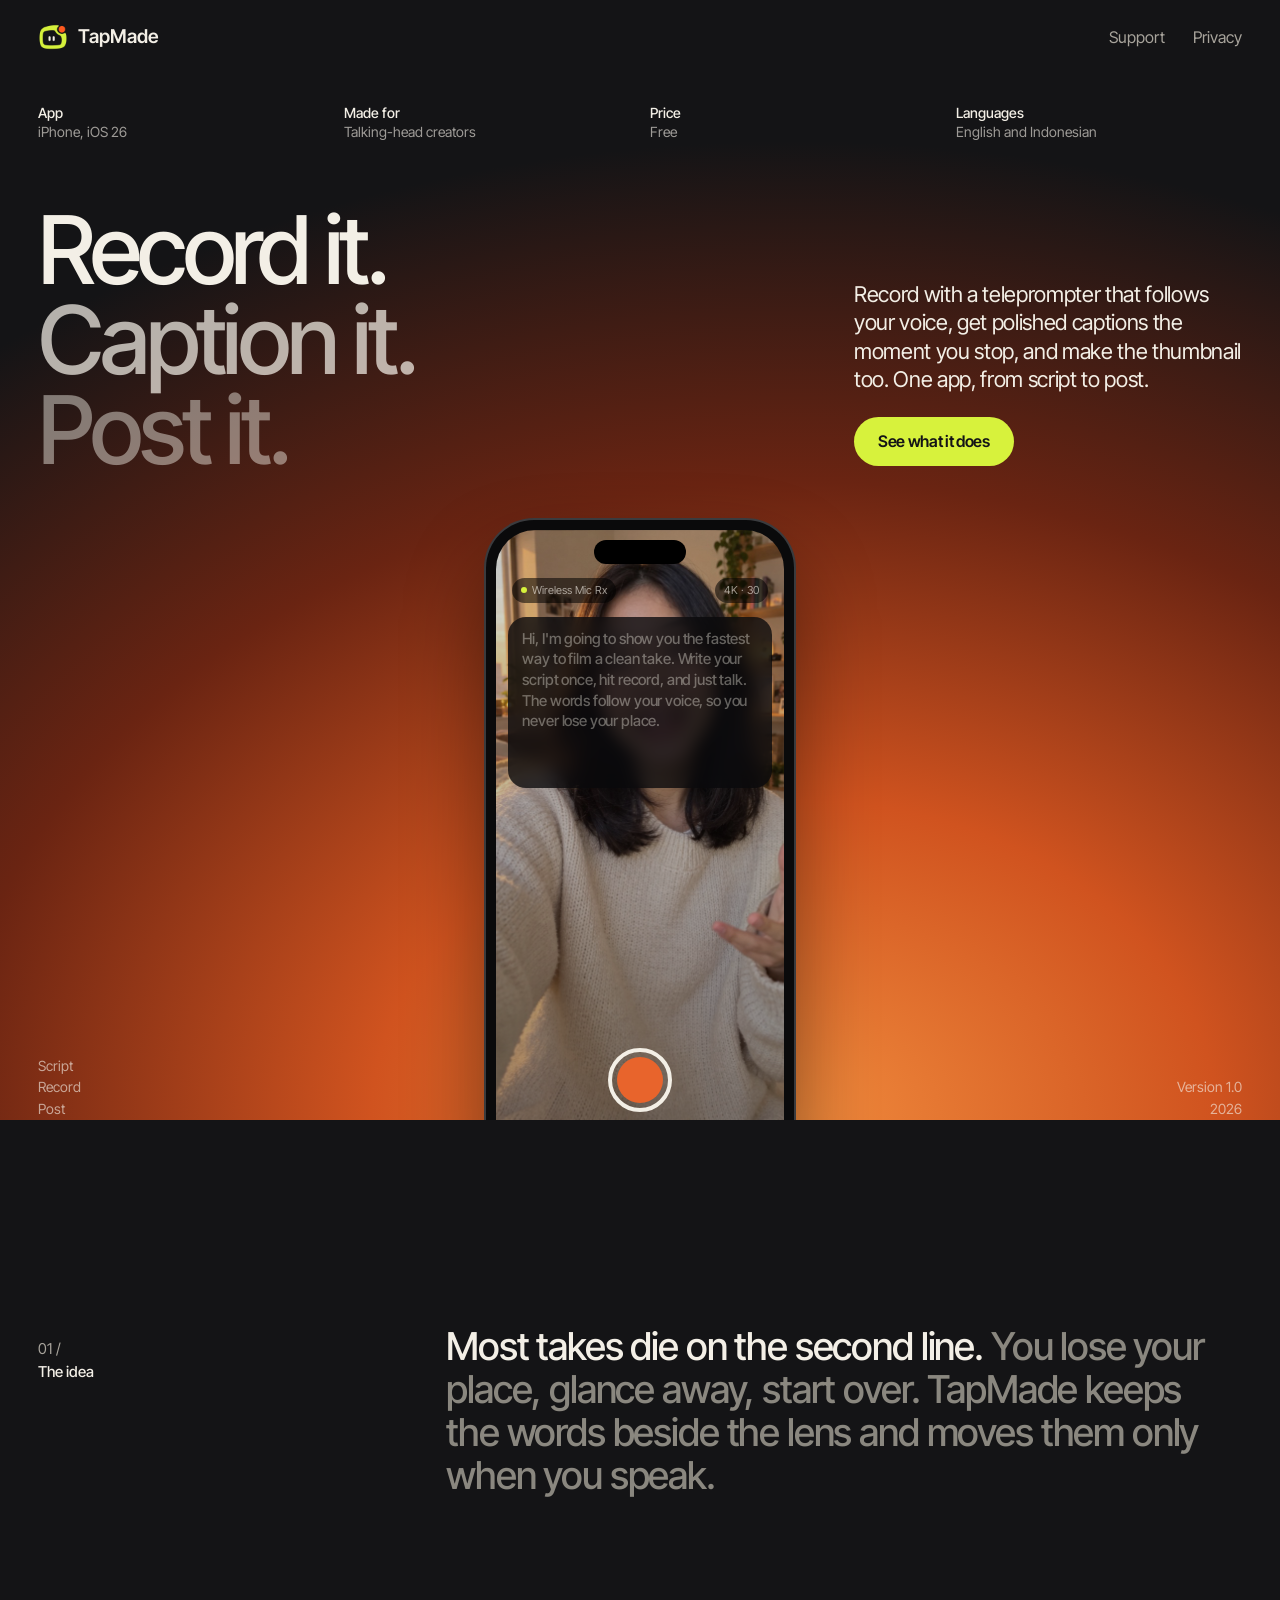
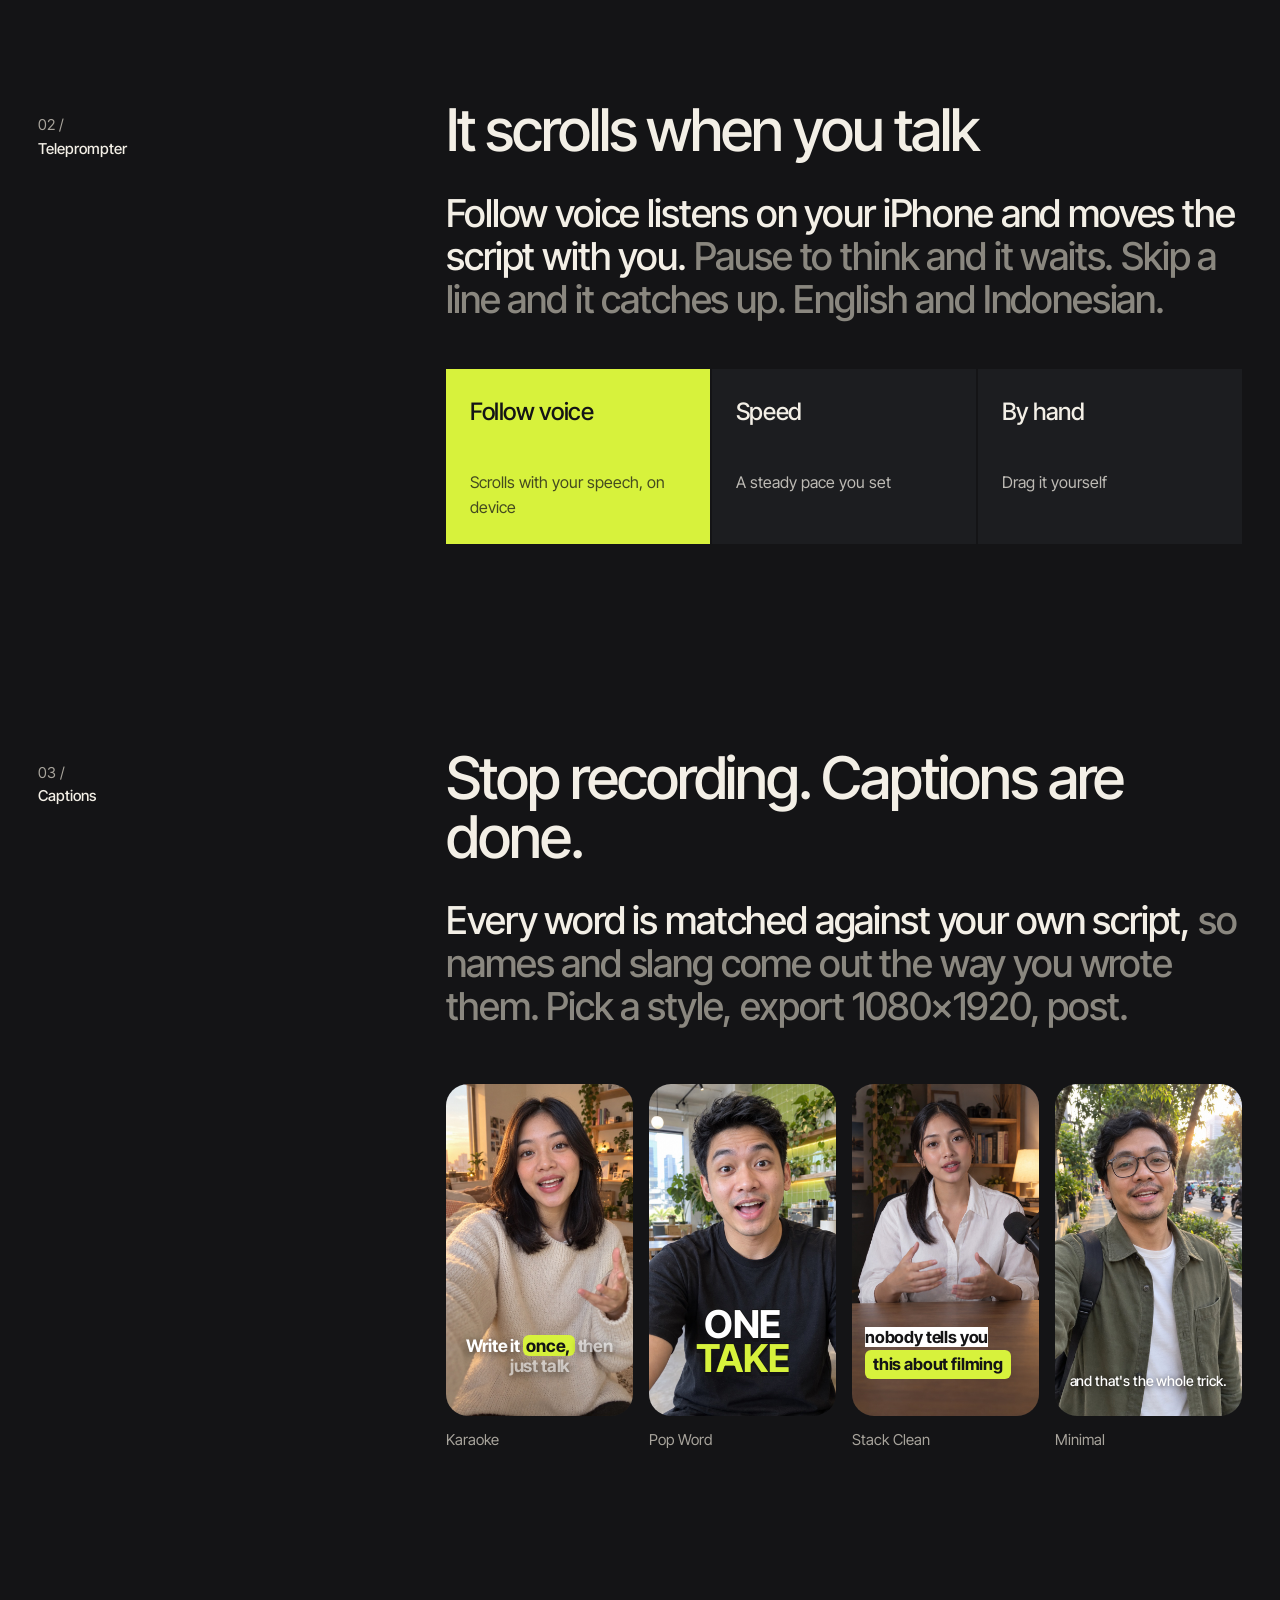
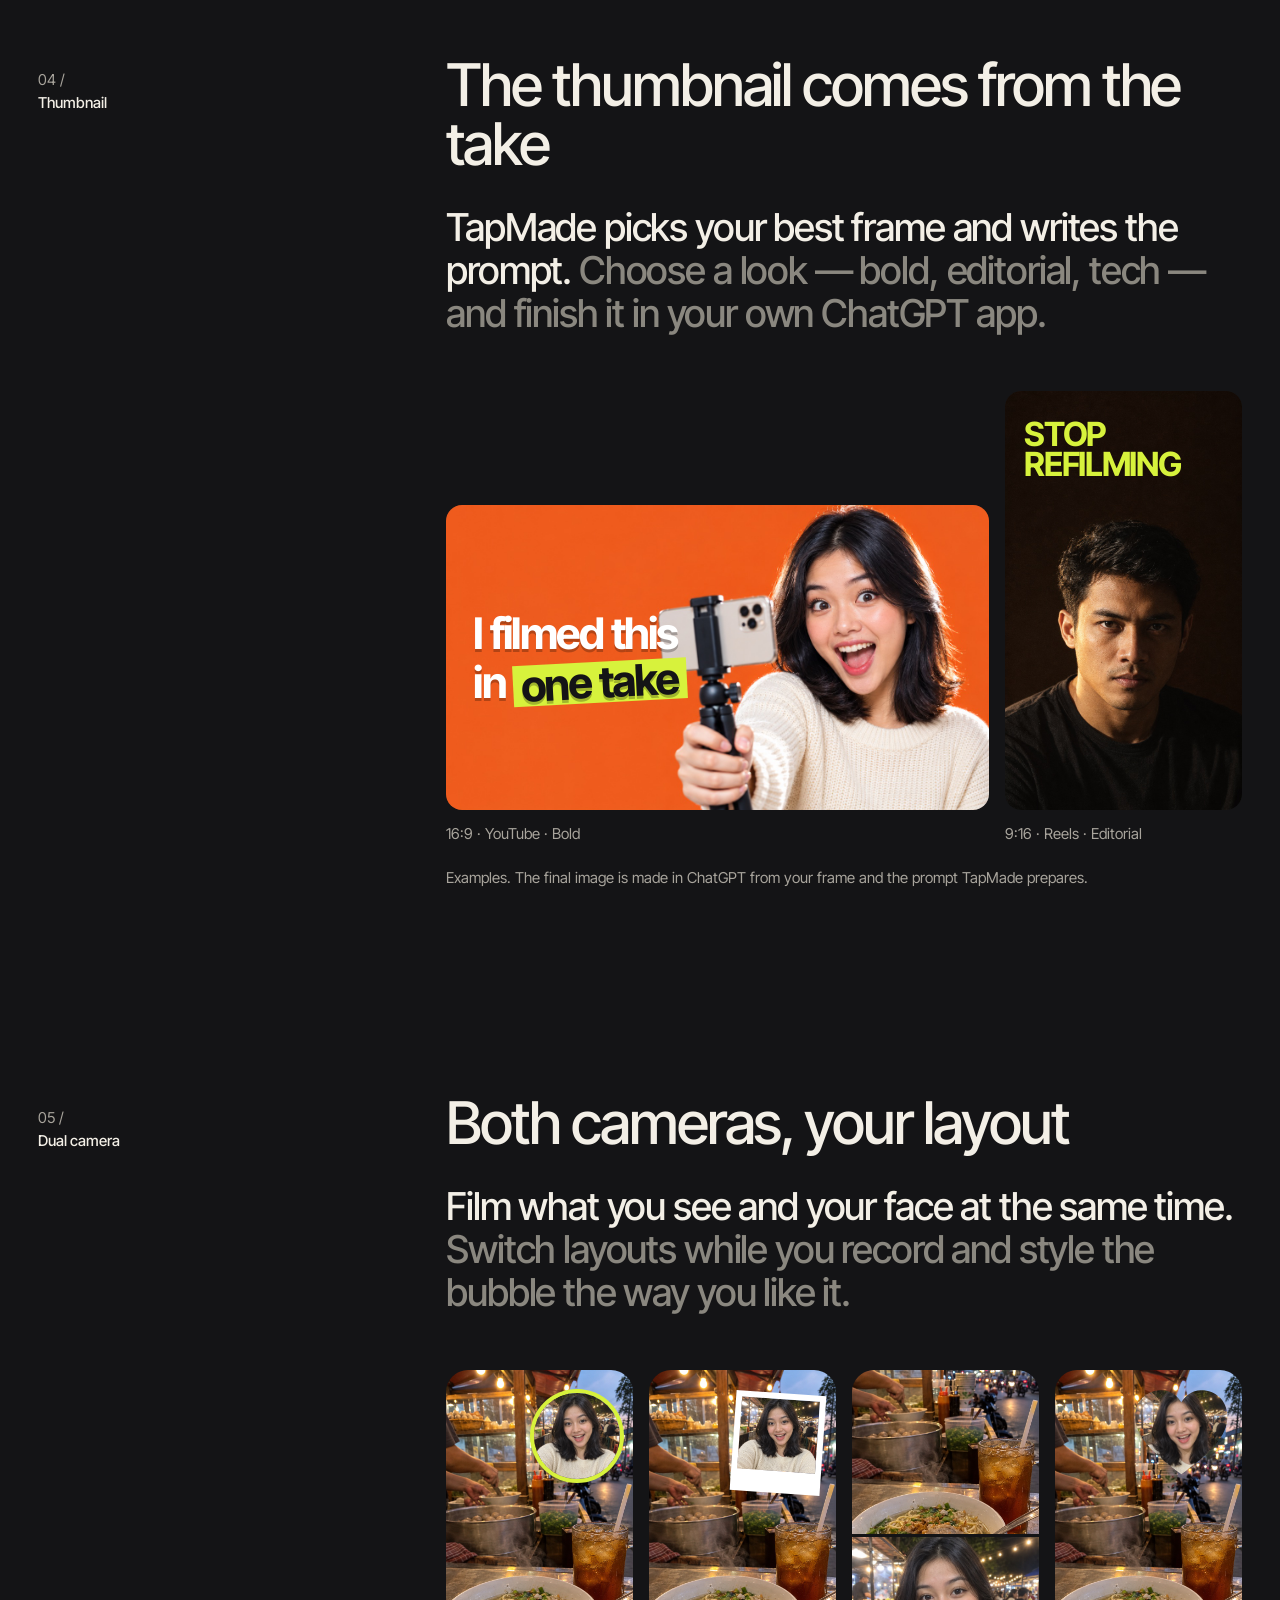
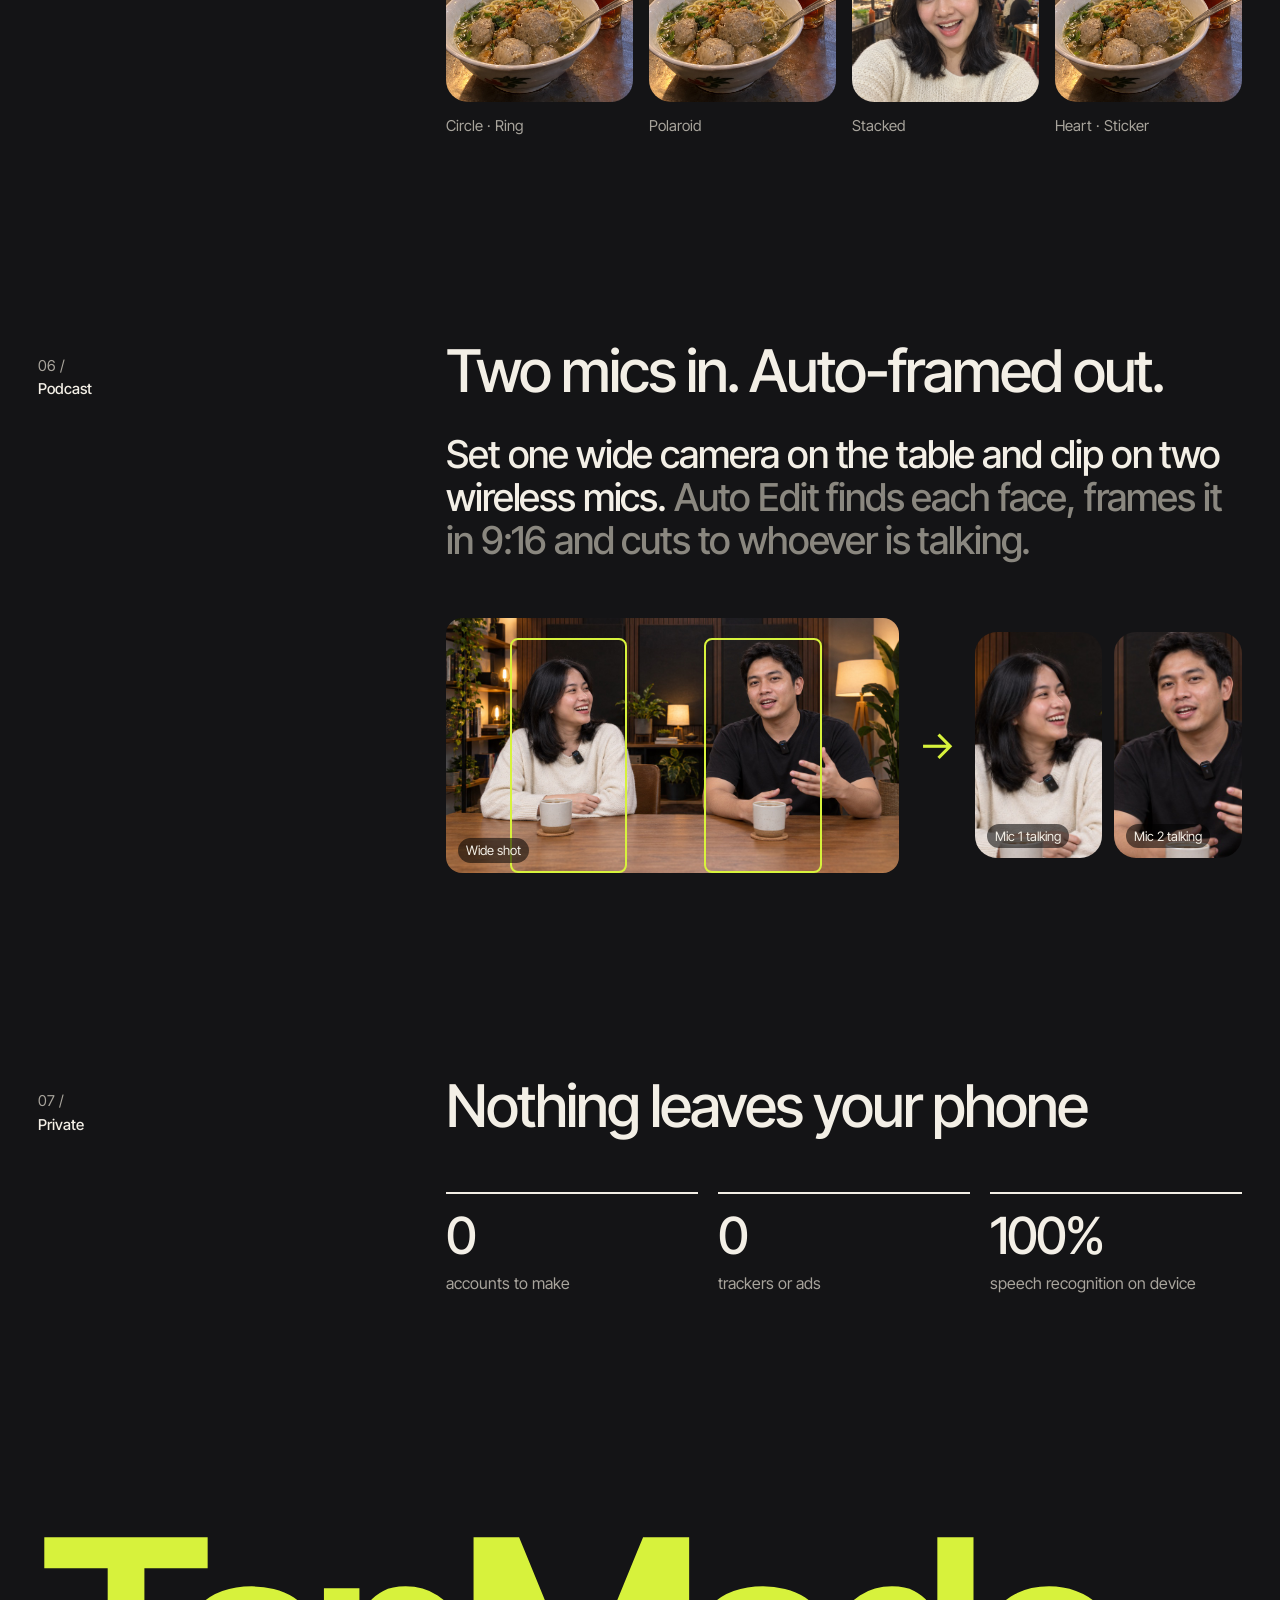
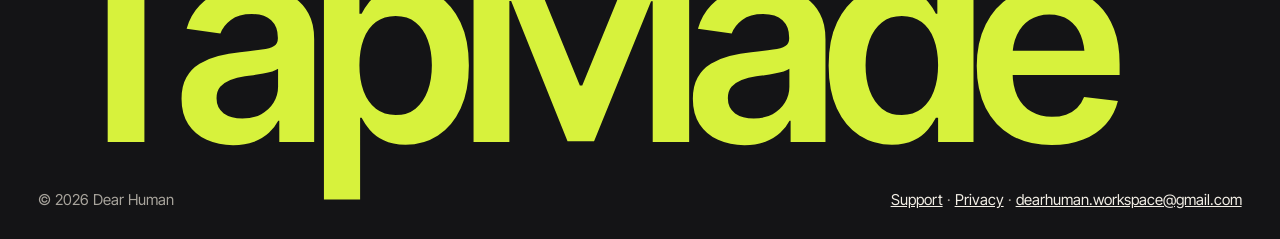
==== commit 9dbf6053: "Replace drawn mockups with generated photos (Asian creators) Co-Authored-By: Claude Opus 5.5 <norepl" ====
--- a/index.html
+++ b/index.html
@@ -14,7 +14,6 @@
   <nav><a href="support/">Support</a><a href="privacy/">Privacy</a></nav>
 </header>
 
-<svg width="0" height="0" style="position:absolute" aria-hidden="true"><symbol id="person" viewBox="0 0 100 120"><path d="M8 120c2-26 20-40 42-40s40 14 42 40z" fill="var(--shirt,#2b2d31)"/><rect x="42" y="62" width="16" height="22" rx="6" fill="var(--skin,#c98a62)"/><ellipse cx="50" cy="46" rx="21" ry="25" fill="var(--skin,#c98a62)"/><path d="M28 42c0-18 10-27 23-27s22 9 22 25c-6-8-16-11-26-10-8 1-14 5-19 12z" fill="var(--hair,#1d1612)"/></symbol></svg>
 <main>
 <section class="hero">
   <div class="meta rise">
@@ -74,10 +73,10 @@
     <h2 class="rise">Stop recording. Captions are done.</h2>
     <p class="tone rise" style="--d:80ms;margin-top:32px">Every word is matched against your own script, <span>so names and slang come out the way you wrote them. Pick a style, export 1080×1920, post.</span></p>
     <div class="shelf">
-      <figure class="rise"><div class="mini v1"><svg class="person" viewBox="0 0 100 120" aria-hidden="true"><use href="#person"/></svg><p class="cap karaoke"><span class="on">Write</span> <span class="on">it</span> <span class="hot">once,</span> <span>then</span> <span>just</span> <span>talk</span></p></div><figcaption>Karaoke</figcaption></figure>
-      <figure class="rise" style="--d:70ms"><div class="mini v2"><svg class="person" viewBox="0 0 100 120" aria-hidden="true"><use href="#person"/></svg><p class="cap pop">ONE<br><em>TAKE</em></p></div><figcaption>Pop Word</figcaption></figure>
-      <figure class="rise" style="--d:140ms"><div class="mini v3"><svg class="person" viewBox="0 0 100 120" aria-hidden="true"><use href="#person"/></svg><p class="cap stack">nobody tells you<br><b>this about filming</b></p></div><figcaption>Stack Clean</figcaption></figure>
-      <figure class="rise" style="--d:210ms"><div class="mini v4"><svg class="person" viewBox="0 0 100 120" aria-hidden="true"><use href="#person"/></svg><p class="cap minimal">and that's the whole trick.</p></div><figcaption>Minimal</figcaption></figure>
+      <figure class="rise"><div class="mini"><img src="assets/photos/cap-1.jpg" alt="Creator talking to camera in her bedroom" loading="lazy"><p class="cap karaoke"><span class="on">Write</span> <span class="on">it</span> <span class="hot">once,</span> <span>then</span> <span>just</span> <span>talk</span></p></div><figcaption>Karaoke</figcaption></figure>
+      <figure class="rise" style="--d:70ms"><div class="mini"><img src="assets/photos/cap-2.jpg" alt="Creator in a coffee shop" loading="lazy"><p class="cap pop">ONE<br><em>TAKE</em></p></div><figcaption>Pop Word</figcaption></figure>
+      <figure class="rise" style="--d:140ms"><div class="mini"><img src="assets/photos/cap-3.jpg" alt="Creator in a home studio" loading="lazy"><p class="cap stack">nobody tells you<br><b>this about filming</b></p></div><figcaption>Stack Clean</figcaption></figure>
+      <figure class="rise" style="--d:210ms"><div class="mini"><img src="assets/photos/cap-4.jpg" alt="Creator walking on a Jakarta street" loading="lazy"><p class="cap minimal">and that's the whole trick.</p></div><figcaption>Minimal</figcaption></figure>
     </div>
   </div>
 </section>
@@ -88,10 +87,10 @@
     <h2 class="rise">The thumbnail comes from the take</h2>
     <p class="tone rise" style="--d:80ms;margin-top:32px">TapMade picks your best frame and writes the prompt. <span>Choose a look — bold, editorial, tech — and finish it in your own ChatGPT app.</span></p>
     <div class="thumbs">
-      <figure class="rise thumb wide"><div class="art t1"><svg class="person" viewBox="0 0 100 120" aria-hidden="true"><use href="#person"/></svg><p>I filmed this<br>in <b>one take</b></p></div><figcaption>16:9 · YouTube · Bold</figcaption></figure>
-      <figure class="rise thumb tall" style="--d:90ms"><div class="art t2"><svg class="person" viewBox="0 0 100 120" aria-hidden="true"><use href="#person"/></svg><p>STOP<br>RE&shy;FILMING</p></div><figcaption>9:16 · Reels · Editorial</figcaption></figure>
+      <figure class="rise thumb wide"><div class="art t1"><img src="assets/photos/thumb-wide.jpg" alt="" loading="lazy"><p>I filmed this<br>in <b>one take</b></p></div><figcaption>16:9 · YouTube · Bold</figcaption></figure>
+      <figure class="rise thumb tall" style="--d:90ms"><div class="art t2"><img src="assets/photos/thumb-tall.jpg" alt="" loading="lazy"><p>STOP<br>RE&shy;FILMING</p></div><figcaption>9:16 · Reels · Editorial</figcaption></figure>
     </div>
-    <p class="note rise">Mockups. The image is made in ChatGPT from your frame and the prompt TapMade prepares.</p>
+    <p class="note rise">Examples. The final image is made in ChatGPT from your frame and the prompt TapMade prepares.</p>
   </div>
 </section>
 
@@ -101,9 +100,9 @@
     <h2 class="rise">Both cameras, your layout</h2>
     <p class="tone rise" style="--d:80ms;margin-top:32px">Film what you see and your face at the same time. <span>Switch layouts while you record and style the bubble the way you like it.</span></p>
     <div class="shelf">
-      <figure class="rise"><div class="mini scene"><svg class="person small" viewBox="0 0 100 120" aria-hidden="true"><use href="#person"/></svg><i class="pip circle ring"></i></div><figcaption>Circle · Ring</figcaption></figure>
+      <figure class="rise"><div class="mini scene"><i class="pip circle ring"></i></div><figcaption>Circle · Ring</figcaption></figure>
       <figure class="rise" style="--d:70ms"><div class="mini scene"><i class="pip polaroid"></i></div><figcaption>Polaroid</figcaption></figure>
-      <figure class="rise" style="--d:140ms"><div class="mini stacked"><div class="half scene"></div><div class="half face"><svg class="person" viewBox="0 0 100 120" aria-hidden="true"><use href="#person"/></svg></div></div><figcaption>Stacked</figcaption></figure>
+      <figure class="rise" style="--d:140ms"><div class="mini stacked"><div class="half scene"></div><div class="half face"></div></div><figcaption>Stacked</figcaption></figure>
       <figure class="rise" style="--d:210ms"><div class="mini scene"><i class="pip heart"></i></div><figcaption>Heart · Sticker</figcaption></figure>
     </div>
   </div>
@@ -115,9 +114,9 @@
     <h2 class="rise">Two mics in. Auto-framed out.</h2>
     <p class="tone rise" style="--d:80ms;margin-top:32px">Set one wide camera on the table and clip on two wireless mics. <span>Auto Edit finds each face, frames it in 9:16 and cuts to whoever is talking.</span></p>
     <div class="pod rise" style="--d:140ms">
-      <div class="wide"><div class="seat a"><svg class="person" viewBox="0 0 100 120" aria-hidden="true"><use href="#person"/></svg><i class="box"></i></div><div class="seat b"><svg class="person" viewBox="0 0 100 120" aria-hidden="true"><use href="#person"/></svg><i class="box"></i></div><small>Wide shot</small></div>
+      <div class="wide"><i class="box a"></i><i class="box b"></i><small>Wide shot</small></div>
       <div class="arrow" aria-hidden="true">→</div>
-      <div class="cuts"><div class="mini sp a"><svg class="person" viewBox="0 0 100 120" aria-hidden="true"><use href="#person"/></svg><small>Mic 1 talking</small></div><div class="mini sp b"><svg class="person" viewBox="0 0 100 120" aria-hidden="true"><use href="#person"/></svg><small>Mic 2 talking</small></div></div>
+      <div class="cuts"><div class="mini sp a"><small>Mic 1 talking</small></div><div class="mini sp b"><small>Mic 2 talking</small></div></div>
     </div>
   </div>
 </section>
--- a/style.css
+++ b/style.css
@@ -105,7 +105,7 @@
 .screen {
   position: relative; height: 100%; overflow: hidden;
   border-radius: 39px;
-  background: linear-gradient(#2a2420, #12100f);
+  background: linear-gradient(rgba(0,0,0,.15), rgba(0,0,0,.35)), url("assets/photos/cap-1.jpg") center / cover;
   display: flex; flex-direction: column;
 }
 .screen .island { width: 32%; height: 24px; margin: 10px auto 0; border-radius: 20px; background: #000; }
@@ -114,9 +114,9 @@
 .pill.mic::before { content: ""; display: inline-block; width: 6px; height: 6px; margin-right: 5px; border-radius: 50%; background: var(--lime); vertical-align: 1px; }
 .prompter {
   margin: 14px 12px 0; padding: 12px 14px;
-  border-radius: 18px; background: rgba(0, 0, 0, .62);
+  border-radius: 18px; background: rgba(10, 10, 12, .78); -webkit-backdrop-filter: blur(8px); backdrop-filter: blur(8px);
   font-size: 15px; line-height: 1.38; font-weight: 500; letter-spacing: -.01em;
-  height: 38%; overflow: hidden;
+  height: 27%; overflow: hidden;
 }
 .prompter .w { color: rgba(243, 239, 230, .38); transition: color .25s var(--ease); }
 .prompter .w.said { color: var(--ink); }
@@ -184,7 +184,7 @@
 .doc .text a { color: var(--lime); }
 
 
-/* Feature mockups (drawn in HTML; the person is a flat figure, not a photo) */
+/* Feature examples: AI photos with the app's real caption styles and layouts set on top */
 .ways { list-style: none; margin: 48px 0 0; padding: 0; display: grid; grid-template-columns: repeat(3, 1fr); gap: 2px; }
 .ways li { background: var(--ground-2); padding: 24px; }
 .ways li:first-child { background: var(--lime); color: var(--ground); }
@@ -194,65 +194,51 @@
 .shelf { margin: 56px 0 0; display: grid; grid-template-columns: repeat(4, 1fr); gap: 16px; }
 figure { margin: 0; }
 figcaption { margin-top: 12px; font-size: 15px; color: var(--ink-2); }
-.mini { position: relative; overflow: hidden; aspect-ratio: 9 / 16; border-radius: 22px; background: #3b3f46; isolation: isolate; }
-.person { position: absolute; left: 50%; bottom: 0; width: 92%; transform: translateX(-50%); z-index: -1; }
-.person.small { width: 40%; left: 30%; }
-.v1 { background: #45556a; --shirt: #e8642c; }
-.v2 { background: #d7f23c; --shirt: #141416; --skin: #a86b48; }
-.v3 { background: #7a6a5c; --shirt: #f3efe6; --hair: #3a2618; }
-.v4 { background: #26292e; --shirt: #4a6b5a; --skin: #e0a882; }
-
-.cap { position: absolute; left: 8%; right: 8%; margin: 0; text-align: center; font-weight: 700; letter-spacing: -.01em; line-height: 1.12; }
-.karaoke { bottom: 10%; font-size: clamp(15px, 1.35vw, 21px); color: rgba(255,255,255,.55); text-shadow: 0 2px 6px rgba(0,0,0,.5); }
+.mini, .art, .pod .wide { position: relative; overflow: hidden; background: var(--ground-2); }
+.mini { aspect-ratio: 9 / 16; border-radius: 22px; }
+.mini > img, .art > img { position: absolute; inset: 0; width: 100%; height: 100%; object-fit: cover; }
+
+.cap { position: absolute; left: 7%; right: 7%; margin: 0; text-align: center; font-weight: 700; letter-spacing: -.01em; line-height: 1.15; }
+.karaoke { bottom: 12%; font-size: clamp(15px, 1.35vw, 21px); color: rgba(255,255,255,.6); text-shadow: 0 2px 8px rgba(0,0,0,.6); }
 .karaoke .on { color: #fff; }
-.karaoke .hot { color: var(--ground); background: var(--lime); padding: 0 .2em; border-radius: 6px; }
-.pop { bottom: 9%; font-size: clamp(30px, 3vw, 46px); color: #fff; line-height: .9; text-shadow: 0 3px 0 #141416; }
-.pop em { font-style: normal; color: var(--ember); }
-.stack { bottom: 9%; text-align: left; font-size: clamp(15px, 1.3vw, 20px); }
-.stack br + b, .stack b { display: inline-block; margin-top: 4px; padding: 2px 8px; background: #141416; color: var(--ink); border-radius: 6px; }
-.stack { color: #141416; }
-.stack::first-line { background: var(--ink); }
-.minimal { bottom: 7%; font-weight: 500; font-size: clamp(13px, 1.1vw, 16px); color: #fff; }
+.karaoke .hot { color: var(--ground); background: var(--lime); padding: 0 .2em; border-radius: 6px; text-shadow: none; }
+.pop { bottom: 12%; font-size: clamp(30px, 3vw, 46px); color: #fff; line-height: .9; -webkit-text-stroke: 1.5px #141416; paint-order: stroke fill; text-shadow: 0 4px 0 #141416; }
+.pop em { font-style: normal; color: var(--lime); }
+.stack { bottom: 11%; text-align: left; font-size: clamp(15px, 1.3vw, 20px); color: #141416; line-height: 1.5; }
+.stack::first-line { background: #fff; }
+.stack b { display: inline-block; padding: 2px 8px; background: var(--lime); color: var(--ground); border-radius: 6px; }
+.minimal { bottom: 8%; font-weight: 500; font-size: clamp(13px, 1.1vw, 16px); color: #fff; text-shadow: 0 1px 6px rgba(0,0,0,.7); }
 
 .thumbs { margin: 56px 0 0; display: grid; grid-template-columns: 2.3fr 1fr; gap: 16px; align-items: end; }
-.art { position: relative; overflow: hidden; border-radius: 16px; isolation: isolate; }
+.art { border-radius: 16px; }
 .wide .art { aspect-ratio: 16 / 9; }
 .tall .art { aspect-ratio: 9 / 16; }
-.art .person { left: auto; right: -2%; width: 52%; transform: none; }
-.t1 { background: #e8642c; --shirt: #141416; }
-.t1 p { position: absolute; left: 6%; top: 50%; transform: translateY(-50%); margin: 0; font-size: clamp(26px, 3.4vw, 56px); line-height: .95; font-weight: 700; letter-spacing: -.04em; color: #fff; }
+.art p { position: absolute; margin: 0; font-weight: 700; letter-spacing: -.04em; line-height: .95; }
+.t1 p { left: 5%; top: 50%; transform: translateY(-50%); max-width: 48%; font-size: clamp(26px, 3.4vw, 56px); color: #fff; text-shadow: 0 3px 0 rgba(0,0,0,.25); }
 .t1 p b { display: inline-block; margin-top: 8px; padding: 0 .18em; background: var(--lime); color: var(--ground); transform: rotate(-3deg); }
-.t2 { background: #5b1e10; --shirt: #141416; }
-.t2 .person { width: 120%; right: -10%; }
-.t2 p { position: absolute; left: 8%; top: 8%; margin: 0; font-size: clamp(26px, 2.6vw, 42px); line-height: .9; font-weight: 700; letter-spacing: -.03em; color: var(--lime); }
+.t2 p { left: 8%; top: 7%; font-size: clamp(26px, 2.6vw, 42px); line-height: .9; color: var(--lime); }
 .note { margin: 20px 0 0; font-size: 15px; color: var(--ink-2); }
 
-.scene { background:
-  linear-gradient(#9ec3d8 0 45%, #6f8f5a 45% 100%); }
-.pip { position: absolute; z-index: 1; display: block; background: #c98a62 url("data:image/svg+xml,%3Csvg xmlns='http://www.w3.org/2000/svg' viewBox='0 0 100 120'%3E%3Cpath d='M8 120c2-26 20-40 42-40s40 14 42 40z' fill='%232b2d31'/%3E%3Cellipse cx='50' cy='50' rx='22' ry='26' fill='%23c98a62'/%3E%3Cpath d='M28 46c0-18 10-27 23-27s22 9 22 25c-6-8-16-11-26-10-8 1-14 5-19 12z' fill='%231d1612'/%3E%3C/svg%3E") center bottom / 100% no-repeat; background-color: #e7d3b9; }
-.pip.circle { width: 44%; aspect-ratio: 1; right: 8%; top: 8%; border-radius: 50%; }
+.scene { background: url("assets/photos/dual-back.jpg") center / cover; }
+.pip { position: absolute; z-index: 1; display: block; background: url("assets/photos/dual-front.jpg") center / cover; }
+.pip.circle { width: 46%; aspect-ratio: 1; right: 7%; top: 7%; border-radius: 50%; }
 .pip.ring { box-shadow: 0 0 0 4px var(--lime); }
-.pip.polaroid { width: 46%; aspect-ratio: 1 / 1.12; right: 8%; top: 8%; border: 6px solid #fff; border-bottom-width: 20px; transform: rotate(4deg); }
-.pip.heart { width: 50%; aspect-ratio: 1; right: 6%; top: 6%; clip-path: path("M50 88 C20 66 4 50 4 30 C4 14 16 4 30 4 C40 4 46 10 50 16 C54 10 60 4 70 4 C84 4 96 14 96 30 C96 50 80 66 50 88Z"); transform: scale(1); }
+.pip.polaroid { width: 48%; aspect-ratio: 1 / 1.12; right: 7%; top: 7%; border: 6px solid #fff; border-bottom-width: 22px; background-size: cover; transform: rotate(4deg); }
+.pip.heart { width: 54%; aspect-ratio: 1; right: 5%; top: 5%; clip-path: path("M50 88 C20 66 4 50 4 30 C4 14 16 4 30 4 C40 4 46 10 50 16 C54 10 60 4 70 4 C84 4 96 14 96 30 C96 50 80 66 50 88Z"); }
 .stacked { display: grid; grid-template-rows: 1fr 1fr; gap: 3px; background: #141416; }
-.stacked .half { position: relative; overflow: hidden; isolation: isolate; }
-.stacked .face { background: #e7d3b9; }
-.stacked .face .person { width: 70%; }
+.stacked .half { position: relative; overflow: hidden; }
+.stacked .face { background: url("assets/photos/dual-front.jpg") center 30% / cover; }
 
 .pod { margin: 56px 0 0; display: grid; grid-template-columns: 1.7fr auto 1fr; gap: 20px; align-items: center; }
-.pod .wide { position: relative; aspect-ratio: 16 / 9; border-radius: 16px; background: #4a3b33; display: grid; grid-template-columns: 1fr 1fr; padding: 0 8%; overflow: hidden; }
-.seat { position: relative; isolation: isolate; }
-.seat .person { width: 80%; }
-.seat.a { --shirt: #e8642c; }
-.seat.b { --shirt: #4a6b5a; --skin: #e0a882; --hair: #6b3b1f; }
-.box { position: absolute; left: 22%; right: 22%; top: 14%; bottom: 0; border: 2px solid var(--lime); border-radius: 8px; }
-.pod small { position: absolute; left: 12px; bottom: 10px; z-index: 2; font-size: 13px; color: var(--ink); background: rgba(0,0,0,.5); padding: 2px 8px; border-radius: 999px; }
+.pod .wide { aspect-ratio: 16 / 9; border-radius: 16px; background: url("assets/photos/podcast.jpg") center / cover; }
+.box { position: absolute; top: 8%; bottom: 0; width: 26%; border: 2px solid var(--lime); border-radius: 8px; }
+.box.a { left: var(--ax, 14%); }
+.box.b { left: var(--bx, 57%); }
+.pod small { position: absolute; left: 12px; bottom: 10px; z-index: 2; font-size: 13px; color: var(--ink); background: rgba(0,0,0,.55); padding: 2px 8px; border-radius: 999px; }
 .pod .arrow { font-size: 40px; color: var(--lime); }
 .cuts { display: grid; grid-template-columns: 1fr 1fr; gap: 12px; }
-.sp { background: #4a3b33; }
-.sp .person { width: 150%; }
-.sp.a { --shirt: #e8642c; }
-.sp.b { --shirt: #4a6b5a; --skin: #e0a882; --hair: #6b3b1f; }
+.sp { background: url("assets/photos/podcast.jpg") 21% 30% / auto 150%; }
+.sp.b { background-position: 75% 30%; }
 
 @media (max-width: 860px) {
   .ways { grid-template-columns: 1fr; }
